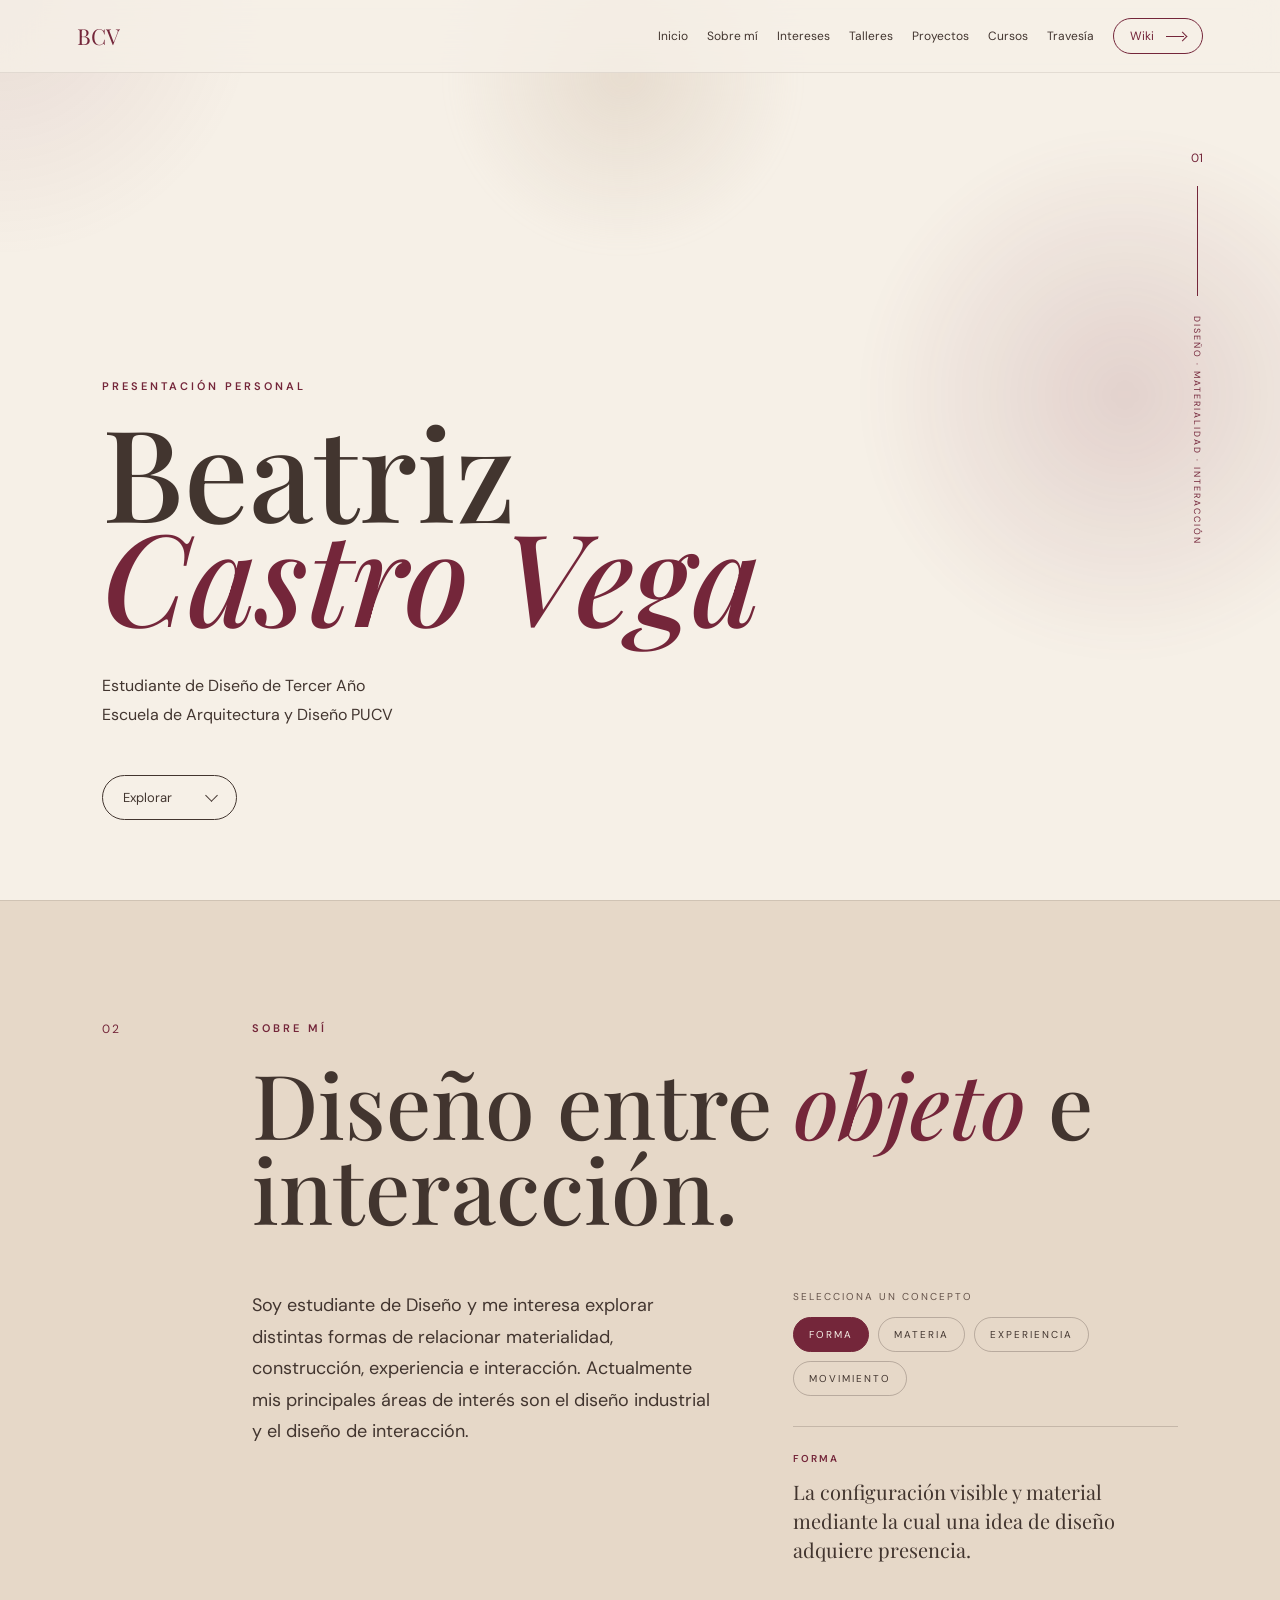
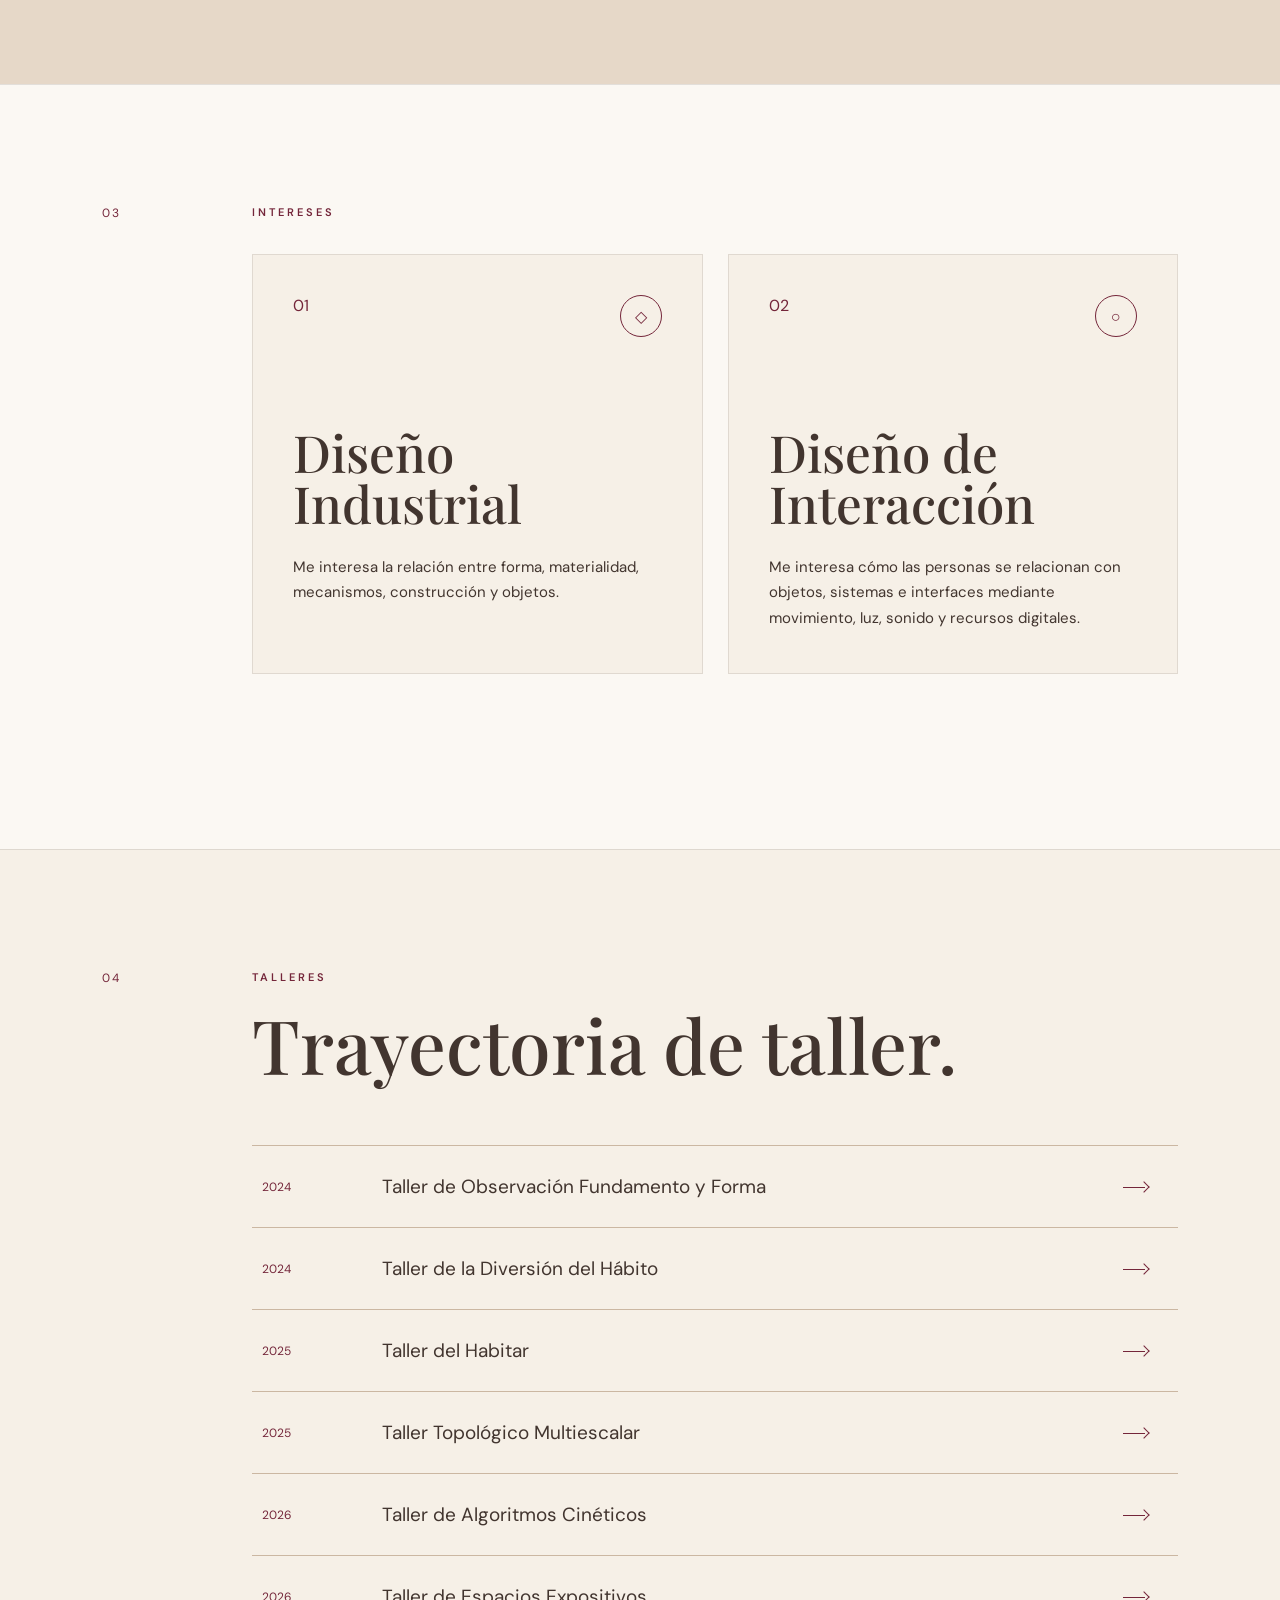
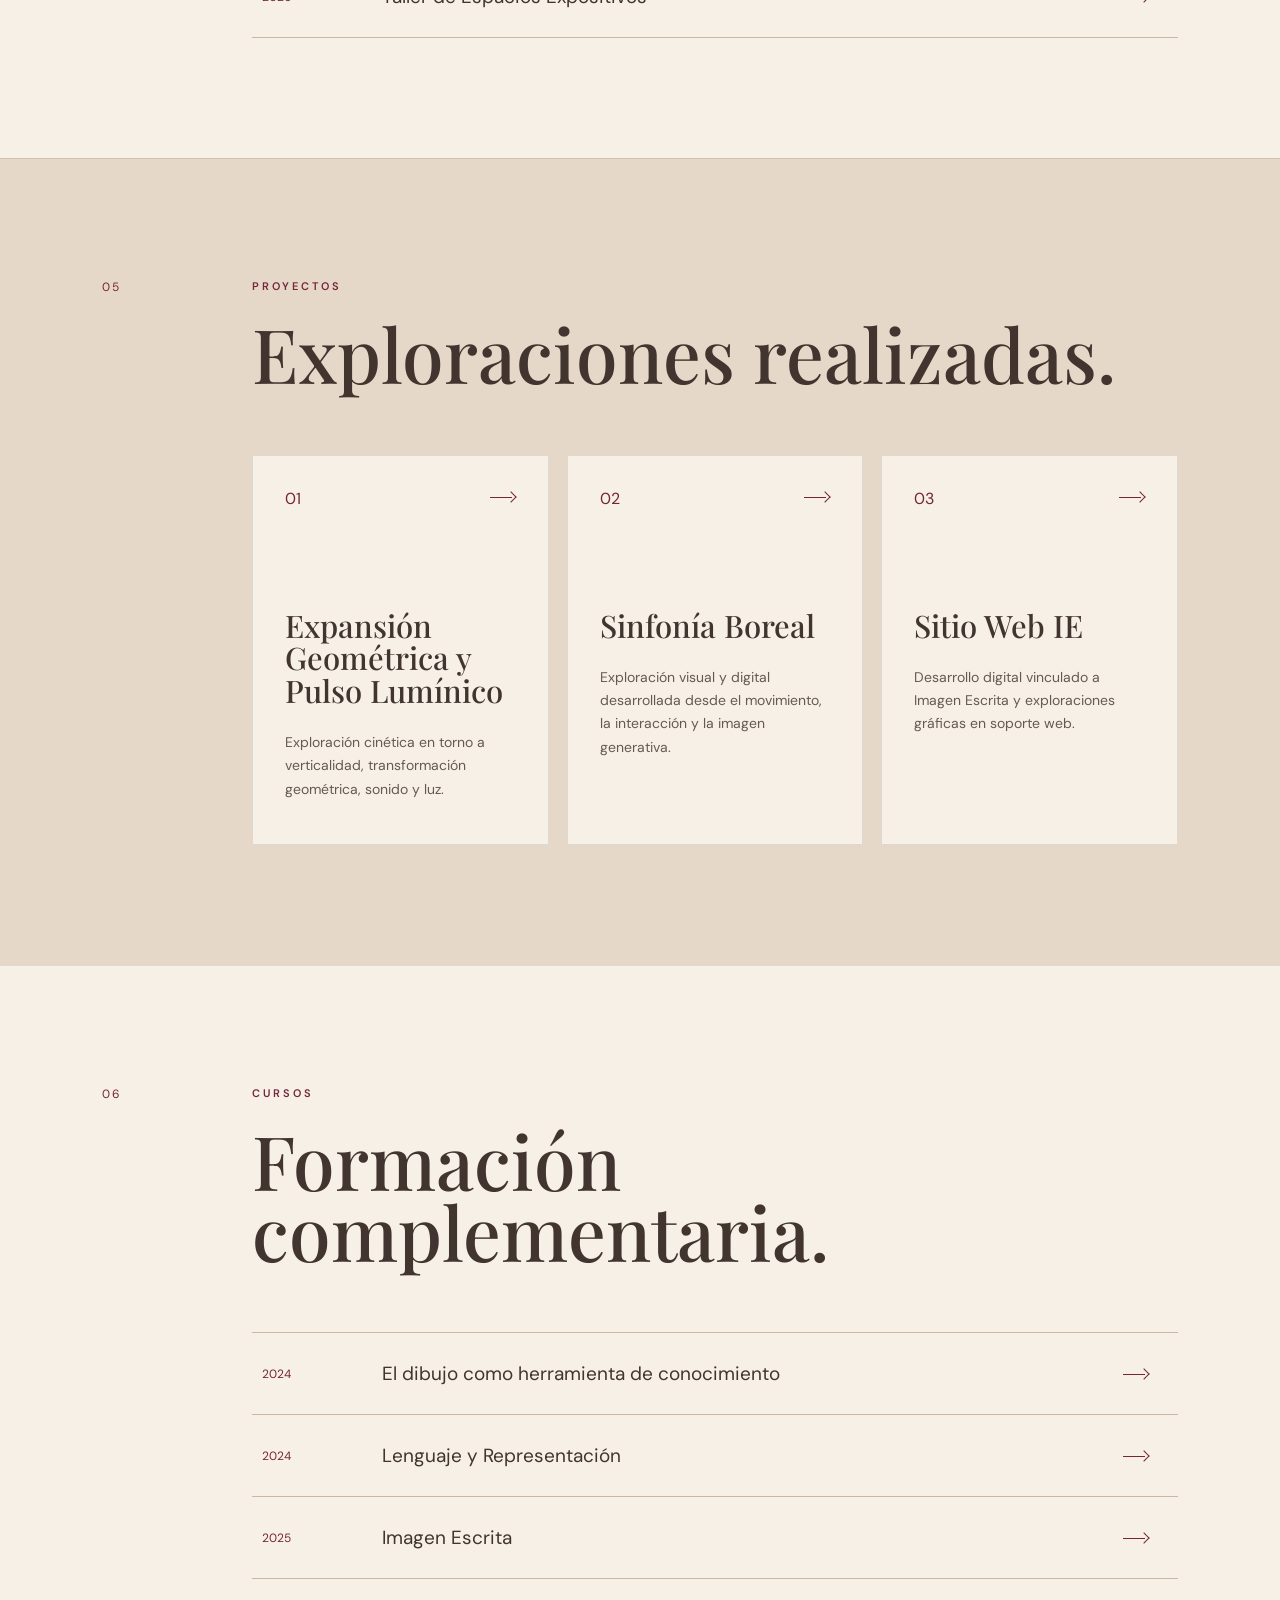
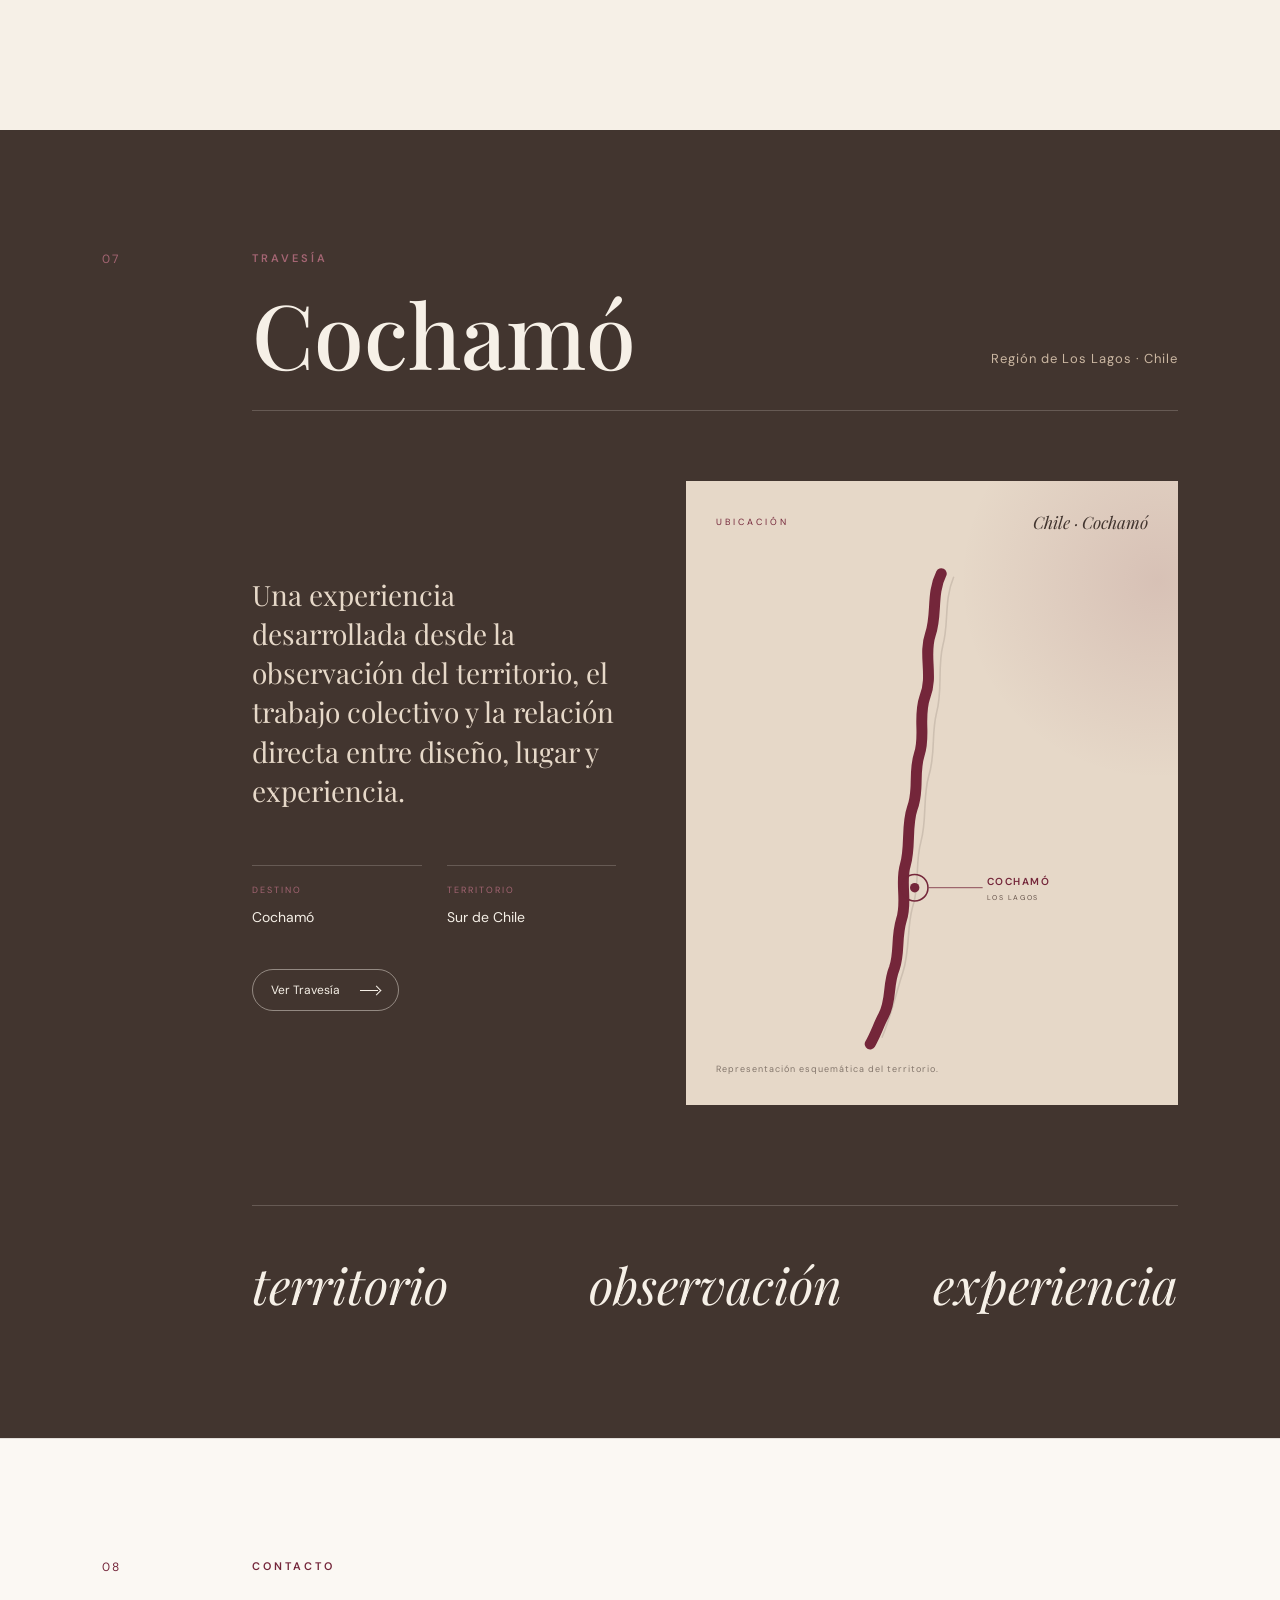
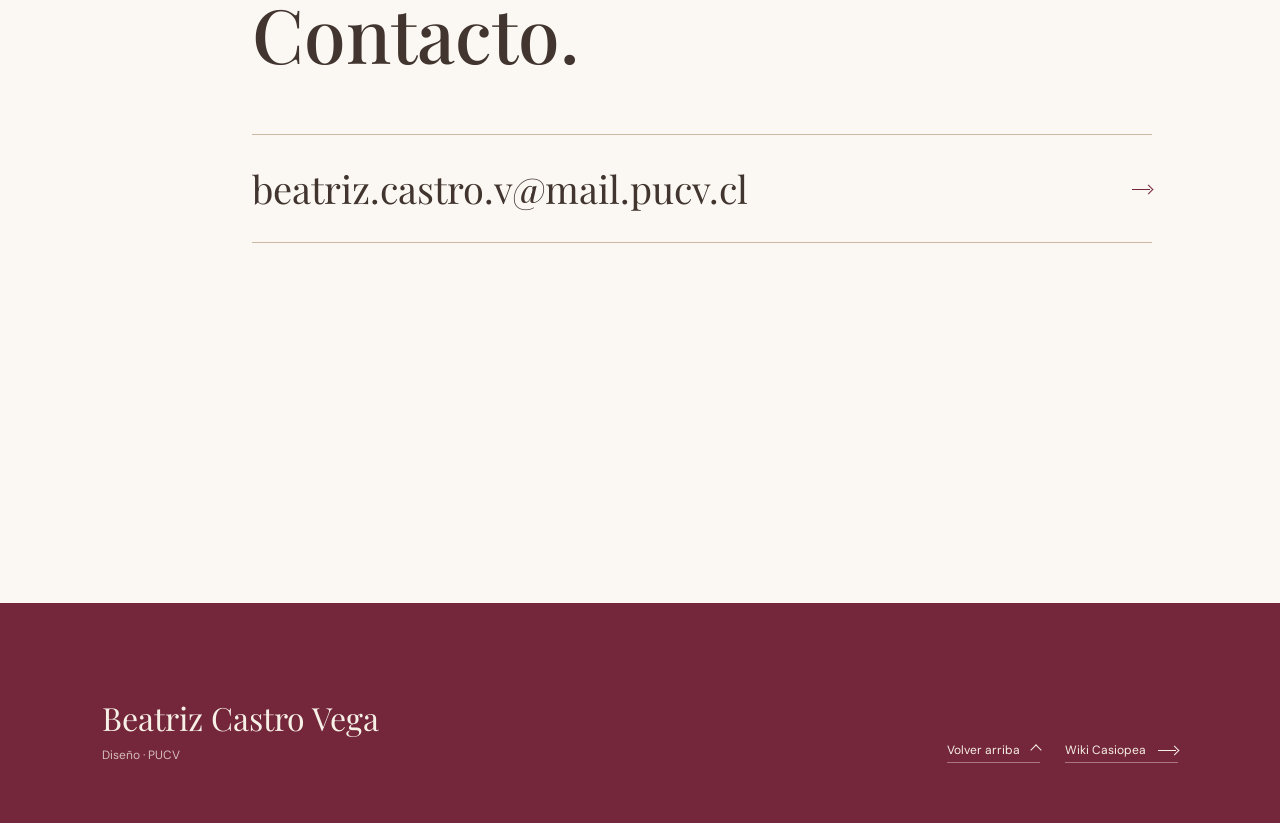
==== index.html @ 8226141b "Add files via upload" ====
<!DOCTYPE html>
<html lang="es">

<head>
  <meta charset="UTF-8">
  <meta name="viewport" content="width=device-width, initial-scale=1.0">

  <title>Beatriz Castro Vega</title>

  <link rel="stylesheet" href="style.css">
</head>

<body>

  <!-- LUZ INTERACTIVA -->
  <div class="cursor-light"></div>


  <!-- NAVEGACIÓN -->
  <nav class="navbar">

    <a href="#inicio" class="nav-name">
      BCV
    </a>

    <div class="nav-links">

      <a href="#inicio">Inicio</a>
      <a href="#sobre-mi">Sobre mí</a>
      <a href="#intereses">Intereses</a>
      <a href="#talleres">Talleres</a>
      <a href="#proyectos">Proyectos</a>
      <a href="#cursos">Cursos</a>
      <a href="#travesia">Travesía</a>

      <a
        href="https://wiki.ead.pucv.cl/Beatriz_Castro_Vega"
        target="_blank"
        class="wiki-button"
      >
        <span>Wiki</span>
        <span class="line-arrow"></span>
      </a>

    </div>

  </nav>


  <main>


    <!-- ========================= -->
    <!-- PORTADA -->
    <!-- ========================= -->

    <header class="hero" id="inicio">

      <div class="hero-decoration decoration-one"></div>
      <div class="hero-decoration decoration-two"></div>

      <div class="hero-content reveal">

        <p class="eyebrow">
          PRESENTACIÓN PERSONAL
        </p>

        <h1>
          Beatriz
          <span>Castro Vega</span>
        </h1>

        <div class="hero-info">

          <p>
            Estudiante de Diseño de Tercer Año
          </p>

          <p>
            Escuela de Arquitectura y Diseño PUCV
          </p>

        </div>

        <a href="#sobre-mi" class="explore-button">

          <span>Explorar</span>

          <span class="down-arrow"></span>

        </a>

      </div>


      <div class="hero-side">

        <span>01</span>

        <div class="vertical-line"></div>

        <p>
          DISEÑO · MATERIALIDAD · INTERACCIÓN
        </p>

      </div>

    </header>



    <!-- ========================= -->
    <!-- SOBRE MÍ -->
    <!-- ========================= -->

    <section class="section about" id="sobre-mi">

      <div class="section-number reveal">
        02
      </div>


      <div class="section-content reveal">

        <p class="eyebrow">
          SOBRE MÍ
        </p>

        <h2>
          Diseño entre
          <em>objeto</em>
          e interacción.
        </h2>


        <div class="about-layout">

          <div class="about-text">

            <p class="body-text">

              Soy estudiante de Diseño y me interesa explorar distintas
              formas de relacionar materialidad, construcción, experiencia
              e interacción.

              Actualmente mis principales áreas de interés son el diseño
              industrial y el diseño de interacción.

            </p>

          </div>



          <!-- CONCEPTOS INTERACTIVOS -->

          <div class="concept-area">

            <p class="concept-instruction">
              Selecciona un concepto
            </p>


            <div class="about-words">

              <button
                class="concept-button active"
                data-concept="forma"
              >
                FORMA
              </button>


              <button
                class="concept-button"
                data-concept="materia"
              >
                MATERIA
              </button>


              <button
                class="concept-button"
                data-concept="experiencia"
              >
                EXPERIENCIA
              </button>


              <button
                class="concept-button"
                data-concept="movimiento"
              >
                MOVIMIENTO
              </button>

            </div>


            <div
              class="concept-description"
              id="concept-description"
            >

              <span id="concept-title">
                FORMA
              </span>

              <p id="concept-text">

                La configuración visible y material mediante
                la cual una idea de diseño adquiere presencia.

              </p>

            </div>

          </div>

        </div>

      </div>

    </section>



    <!-- ========================= -->
    <!-- INTERESES -->
    <!-- ========================= -->

    <section class="section interests" id="intereses">

      <div class="section-number reveal">
        03
      </div>


      <div class="section-content">

        <p class="eyebrow reveal">
          INTERESES
        </p>


        <div class="interest-grid">


          <!-- INDUSTRIAL -->

          <article class="interest-card reveal">

            <div class="interest-top">

              <span>
                01
              </span>

              <div class="interest-icon">
                ◇
              </div>

            </div>


            <h3>
              Diseño
              <br>
              Industrial
            </h3>


            <p>

              Me interesa la relación entre forma,
              materialidad, mecanismos, construcción
              y objetos.

            </p>


            <div class="card-line"></div>

          </article>



          <!-- INTERACCIÓN -->

          <article class="interest-card reveal">

            <div class="interest-top">

              <span>
                02
              </span>

              <div class="interest-icon">
                ○
              </div>

            </div>


            <h3>
              Diseño de
              <br>
              Interacción
            </h3>


            <p>

              Me interesa cómo las personas se relacionan
              con objetos, sistemas e interfaces mediante
              movimiento, luz, sonido y recursos digitales.

            </p>


            <div class="card-line"></div>

          </article>


        </div>

      </div>

    </section>



    <!-- ========================= -->
    <!-- TALLERES -->
    <!-- ========================= -->

    <section class="section list-section" id="talleres">

      <div class="section-number reveal">
        04
      </div>


      <div class="section-content">

        <p class="eyebrow reveal">
          TALLERES
        </p>


        <h2 class="small-title reveal">
          Trayectoria de taller.
        </h2>


        <div class="academic-list">


          <!-- 2024 -->

          <a
            class="academic-item reveal"
            href="https://wiki.ead.pucv.cl/Taller_de_Observaci%C3%B3n_Fundamento_y_Forma_2024_S1"
            target="_blank"
          >

            <span class="year">
              2024
            </span>

            <p>
              Taller de Observación Fundamento y Forma
            </p>

            <span class="item-arrow"></span>

          </a>



          <a
            class="academic-item reveal"
            href="https://wiki.ead.pucv.cl/Taller_de_la_Diversi%C3%B3n_del_H%C3%A1bito_2024"
            target="_blank"
          >

            <span class="year">
              2024
            </span>

            <p>
              Taller de la Diversión del Hábito
            </p>

            <span class="item-arrow"></span>

          </a>



          <!-- 2025 -->

          <a
            class="academic-item reveal"
            href="https://wiki.ead.pucv.cl/Taller_del_Habitar_2025"
            target="_blank"
          >

            <span class="year">
              2025
            </span>

            <p>
              Taller del Habitar
            </p>

            <span class="item-arrow"></span>

          </a>



          <a
            class="academic-item reveal"
            href="https://wiki.ead.pucv.cl/Taller_Topol%C3%B3gico_Multiescalar_1S_2025"
            target="_blank"
          >

            <span class="year">
              2025
            </span>

            <p>
              Taller Topológico Multiescalar
            </p>

            <span class="item-arrow"></span>

          </a>



          <!-- 2026 -->

          <a
            class="academic-item reveal"
            href="https://wiki.ead.pucv.cl/Taller_de_Algoritmos_Cin%C3%A9ticos_2026"
            target="_blank"
          >

            <span class="year">
              2026
            </span>

            <p>
              Taller de Algoritmos Cinéticos
            </p>

            <span class="item-arrow"></span>

          </a>



          <a
            class="academic-item reveal"
            href="https://wiki.ead.pucv.cl/Taller_de_Espacios_Expositivos_2026"
            target="_blank"
          >

            <span class="year">
              2026
            </span>

            <p>
              Taller de Espacios Expositivos
            </p>

            <span class="item-arrow"></span>

          </a>


        </div>

      </div>

    </section>



    <!-- ========================= -->
    <!-- PROYECTOS -->
    <!-- ========================= -->

    <section
      class="section projects-section"
      id="proyectos"
    >

      <div class="section-number reveal">
        05
      </div>


      <div class="section-content">

        <p class="eyebrow reveal">
          PROYECTOS
        </p>


        <h2 class="small-title reveal">
          Exploraciones realizadas.
        </h2>


        <div class="project-grid">


          <!-- PROYECTO 1 -->

          <a
            href="https://wiki.ead.pucv.cl/Beatriz_Castro_/_Expansi%C3%B3n_Geom%C3%A9trica_Y_Pulso_Lum%C3%ADnico_En_Torno_A_Una_Vertical"
            target="_blank"
            class="project-card reveal"
          >

            <div class="project-top">

              <span>
                01
              </span>

              <span class="item-arrow"></span>

            </div>


            <h3>
              Expansión Geométrica y Pulso Lumínico
            </h3>


            <p>

              Exploración cinética en torno a verticalidad,
              transformación geométrica, sonido y luz.

            </p>

          </a>



          <!-- PROYECTO 2 -->

          <a
            href="https://wiki.ead.pucv.cl/Sinfon%C3%ADa_Boreal_-_Exposici%C3%B3n_IE_2025"
            target="_blank"
            class="project-card reveal"
          >

            <div class="project-top">

              <span>
                02
              </span>

              <span class="item-arrow"></span>

            </div>


            <h3>
              Sinfonía Boreal
            </h3>


            <p>

              Exploración visual y digital desarrollada
              desde el movimiento, la interacción
              y la imagen generativa.

            </p>

          </a>



          <!-- PROYECTO 3 -->

          <a
            href="https://wiki.ead.pucv.cl/Sitio_Web_IE_-_Beatriz_Castro_Vega"
            target="_blank"
            class="project-card reveal"
          >

            <div class="project-top">

              <span>
                03
              </span>

              <span class="item-arrow"></span>

            </div>


            <h3>
              Sitio Web IE
            </h3>


            <p>

              Desarrollo digital vinculado a Imagen Escrita
              y exploraciones gráficas en soporte web.

            </p>

          </a>


        </div>

      </div>

    </section>



    <!-- ========================= -->
    <!-- CURSOS -->
    <!-- ========================= -->

    <section
      class="section courses-section"
      id="cursos"
    >

      <div class="section-number reveal">
        06
      </div>


      <div class="section-content">

        <p class="eyebrow reveal">
          CURSOS
        </p>


        <h2 class="small-title reveal">
          Formación complementaria.
        </h2>


        <div class="academic-list">


          <a
            href="https://wiki.ead.pucv.cl/El_dibujo_como_herramienta_de_conocimiento_2S_2024"
            target="_blank"
            class="academic-item reveal"
          >

            <span class="year">
              2024
            </span>

            <p>
              El dibujo como herramienta de conocimiento
            </p>

            <span class="item-arrow"></span>

          </a>



          <a
            href="https://wiki.ead.pucv.cl/Lenguaje_y_Representaci%C3%B3n_S2_2024"
            target="_blank"
            class="academic-item reveal"
          >

            <span class="year">
              2024
            </span>

            <p>
              Lenguaje y Representación
            </p>

            <span class="item-arrow"></span>

          </a>



          <a
            href="https://wiki.ead.pucv.cl/Imagen_Escrita_2025"
            target="_blank"
            class="academic-item reveal"
          >

            <span class="year">
              2025
            </span>

            <p>
              Imagen Escrita
            </p>

            <span class="item-arrow"></span>

          </a>


        </div>

      </div>

    </section>



    <!-- ========================= -->
    <!-- TRAVESÍA -->
    <!-- ========================= -->

    <section
      class="section travel"
      id="travesia"
    >

      <div class="section-number reveal">
        07
      </div>


      <div class="section-content">

        <p class="eyebrow reveal">
          TRAVESÍA
        </p>


        <div class="travel-heading reveal">

          <h2>
            Cochamó
          </h2>

          <p>
            Región de Los Lagos · Chile
          </p>

        </div>



        <div class="travel-grid">


          <!-- TEXTO -->

          <div class="travel-description reveal">

            <p>

              Una experiencia desarrollada desde la observación
              del territorio, el trabajo colectivo y la relación
              directa entre diseño, lugar y experiencia.

            </p>


            <div class="travel-data">

              <div>

                <span>
                  DESTINO
                </span>

                <strong>
                  Cochamó
                </strong>

              </div>


              <div>

                <span>
                  TERRITORIO
                </span>

                <strong>
                  Sur de Chile
                </strong>

              </div>

            </div>


            <a
              href="https://wiki.ead.pucv.cl/Traves%C3%ADa_Cocham%C3%B3"
              target="_blank"
              class="travel-button"
            >

              <span>
                Ver Travesía
              </span>

              <span class="line-arrow"></span>

            </a>

          </div>



          <!-- MAPA ESQUEMÁTICO -->

          <div class="map-card reveal">

            <div class="map-label">

              <span>
                UBICACIÓN
              </span>

              <p>
                Chile · Cochamó
              </p>

            </div>


            <div class="map-wrapper">

              <svg
                class="chile-map"
                viewBox="0 0 260 640"
                role="img"
                aria-label="Representación esquemática de Chile con Cochamó señalado"
              >


                <!-- TRAZO PRINCIPAL DE CHILE -->

                <path
                  class="chile-shape"
                  d="
                  M142 20
                  C129 46 137 73 128 98
                  C119 124 132 151 121 178
                  C112 204 122 227 114 251
                  C106 276 114 297 105 320
                  C97 343 103 369 96 393
                  C89 416 99 440 91 463
                  C84 486 89 505 82 525
                  C73 547 79 565 68 586
                  C62 597 58 610 51 622
                  "
                />


                <!-- TRAZO SECUNDARIO -->

                <path
                  class="map-shadow-line"
                  d="
                  M158 24
                  C145 55 152 84 144 112
                  C137 141 144 169 136 198
                  C129 226 135 250 126 279
                  C118 306 124 334 116 363
                  C108 391 115 419 105 448
                  C98 473 102 501 93 530
                  C84 557 78 586 66 614
                  "
                />


                <!-- PUNTO COCHAMÓ -->

                <circle
                  class="location-ring"
                  cx="108"
                  cy="422"
                  r="17"
                />

                <circle
                  class="location-dot"
                  cx="108"
                  cy="422"
                  r="6"
                />


                <!-- LÍNEA DEL PUNTO -->

                <line
                  class="map-guide"
                  x1="126"
                  y1="422"
                  x2="195"
                  y2="422"
                />


                <!-- TEXTO -->

                <text
                  x="200"
                  y="418"
                  class="map-place"
                >
                  COCHAMÓ
                </text>


                <text
                  x="200"
                  y="438"
                  class="map-region"
                >
                  LOS LAGOS
                </text>

              </svg>


              <p class="map-note">

                Representación esquemática del territorio.

              </p>

            </div>

          </div>

        </div>



        <!-- PALABRAS FINALES -->

        <div class="travel-phrase reveal">

          <p>
            territorio
          </p>

          <p>
            observación
          </p>

          <p>
            experiencia
          </p>

        </div>


      </div>

    </section>
<!-- ========================= -->
<!-- CONTACTO -->
<!-- ========================= -->

<section
  class="section contact-section"
  id="contacto"
>

  <div class="section-number reveal">
    08
  </div>


  <div class="section-content">

    <p class="eyebrow reveal">
      CONTACTO
    </p>


    <h2 class="small-title reveal">
      Contacto.
    </h2>


    <a
      href="https://mail.google.com/mail/?view=cm&fs=1&to=beatriz.castro.v@mail.pucv.cl"
target="_blank"
      class="contact-link reveal"
    >

      <span>
        beatriz.castro.v@mail.pucv.cl
      </span>

      <span class="line-arrow"></span>

    </a>

  </div>

</section>

  </main>



  <!-- ========================= -->
  <!-- FOOTER -->
  <!-- ========================= -->

  <footer class="footer">

    <div>

      <p class="footer-name">
        Beatriz Castro Vega
      </p>

      <p>
        Diseño · PUCV
      </p>

    </div>


    <div class="footer-links">


      <a href="#inicio">

        <span>
          Volver arriba
        </span>

        <span class="up-arrow"></span>

      </a>


      <a
        href="https://wiki.ead.pucv.cl/Beatriz_Castro_Vega"
        target="_blank"
      >

        <span>
          Wiki Casiopea
        </span>

        <span class="line-arrow"></span>

      </a>


    </div>

  </footer>


  <script src="script.js"></script>

</body>

</html>
---- style.css ----
@import url('https://fonts.googleapis.com/css2?family=DM+Sans:wght@300;400;500;600&family=Playfair+Display:ital,wght@0,500;1,500&display=swap');


:root {

  --cream: #f6f0e7;
  --cream-light: #fbf8f3;

  --beige: #e6d8c8;
  --beige-dark: #cbb7a2;

  --brown: #42352f;
  --brown-soft: #65534a;

  --burgundy: #74263a;
  --burgundy-dark: #521827;
  --burgundy-light: #a46573;

  --white: #fffdf9;

}


/* ============================= */
/* GENERAL */
/* ============================= */


* {

  margin: 0;
  padding: 0;

  box-sizing: border-box;

}


html {

  scroll-behavior: smooth;

}


body {

  background: var(--cream);

  color: var(--brown);

  font-family: "DM Sans", sans-serif;

  overflow-x: hidden;

}


button {

  font-family: inherit;

}



/* ============================= */
/* LUZ INTERACTIVA */
/* ============================= */


.cursor-light {

  position: fixed;

  width: 520px;
  height: 520px;

  border-radius: 50%;

  background:

    radial-gradient(
      circle,
      rgba(116, 38, 58, 0.10) 0%,
      rgba(116, 38, 58, 0.05) 34%,
      transparent 70%
    );

  pointer-events: none;

  z-index: 2;

  transform: translate(-50%, -50%);

}



/* ============================= */
/* FLECHAS */
/* ============================= */


.line-arrow {

  position: relative;

  display: inline-block;

  width: 20px;
  height: 12px;

}


.line-arrow::before {

  content: "";

  position: absolute;

  left: 0;
  top: 6px;

  width: 18px;
  height: 1px;

  background: currentColor;

}


.line-arrow::after {

  content: "";

  position: absolute;

  right: 0;
  top: 3px;

  width: 6px;
  height: 6px;

  border-top: 1px solid currentColor;
  border-right: 1px solid currentColor;

  transform: rotate(45deg);

}



.item-arrow {

  position: relative;

  display: block;

  width: 26px;
  height: 18px;

  color: var(--burgundy);

}


.item-arrow::before {

  content: "";

  position: absolute;

  left: 0;
  top: 9px;

  width: 22px;
  height: 1px;

  background: currentColor;

}


.item-arrow::after {

  content: "";

  position: absolute;

  right: 1px;
  top: 5px;

  width: 7px;
  height: 7px;

  border-top: 1px solid currentColor;
  border-right: 1px solid currentColor;

  transform: rotate(45deg);

}



.down-arrow {

  width: 9px;
  height: 9px;

  border-right: 1px solid currentColor;
  border-bottom: 1px solid currentColor;

  transform: rotate(45deg);

  margin-top: -4px;

}



.up-arrow {

  width: 8px;
  height: 8px;

  border-left: 1px solid currentColor;
  border-top: 1px solid currentColor;

  transform: rotate(45deg);

}



/* ============================= */
/* NAVEGACIÓN */
/* ============================= */


.navbar {

  position: fixed;

  top: 0;
  left: 0;

  width: 100%;

  z-index: 100;

  display: flex;

  align-items: center;
  justify-content: space-between;

  padding: 18px 6%;

  background:
    rgba(246, 240, 231, 0.82);

  backdrop-filter: blur(18px);

  border-bottom:
    1px solid rgba(66, 53, 47, 0.10);

}


.nav-name {

  text-decoration: none;

  color: var(--burgundy);

  font-family:
    "Playfair Display",
    serif;

  font-size: 22px;

}


.nav-links {

  display: flex;

  align-items: center;

  gap: 19px;

}


.nav-links > a {

  position: relative;

  text-decoration: none;

  color: var(--brown);

  font-size: 12px;

  transition:
    color 0.3s ease;

}


.nav-links > a:not(.wiki-button)::after {

  content: "";

  position: absolute;

  left: 0;
  bottom: -5px;

  width: 0;
  height: 1px;

  background: var(--burgundy);

  transition:
    width 0.3s ease;

}


.nav-links > a:hover {

  color: var(--burgundy);

}


.nav-links > a:hover::after {

  width: 100%;

}



.wiki-button {

  display: flex;

  align-items: center;

  gap: 12px;

  padding: 9px 16px;

  border:
    1px solid var(--burgundy);

  border-radius: 100px;

  color:
    var(--burgundy) !important;

  transition:
    background 0.3s ease,
    color 0.3s ease,
    transform 0.3s ease;

}


.wiki-button:hover {

  background: var(--burgundy);

  color:
    var(--cream) !important;

  transform:
    translateY(-2px);

}



/* ============================= */
/* PORTADA */
/* ============================= */


.hero {

  min-height: 100vh;

  position: relative;

  padding:
    140px 8% 80px;

  display: flex;

  align-items: flex-end;

  overflow: hidden;

}


.hero-content {

  position: relative;

  z-index: 5;

  max-width: 1000px;

}


.eyebrow {

  color: var(--burgundy);

  font-size: 11px;

  font-weight: 600;

  letter-spacing: 3px;

  margin-bottom: 25px;

}


h1 {

  font-family:
    "Playfair Display",
    serif;

  font-size:
    clamp(70px, 10vw, 150px);

  font-weight: 500;

  line-height: 0.82;

}


h1 span {

  display: block;

  color: var(--burgundy);

  font-style: italic;

}


.hero-info {

  margin-top: 45px;

  font-size: 16px;

  line-height: 1.8;

}


.explore-button {

  margin-top: 45px;

  width: fit-content;

  display: flex;

  align-items: center;

  gap: 35px;

  padding:
    13px 20px;

  border:
    1px solid var(--brown);

  border-radius: 100px;

  text-decoration: none;

  color: var(--brown);

  font-size: 13px;

  transition:
    background 0.3s ease,
    border 0.3s ease,
    color 0.3s ease,
    transform 0.3s ease;

}


.explore-button:hover {

  background:
    var(--burgundy);

  border-color:
    var(--burgundy);

  color:
    var(--cream);

  transform:
    translateY(-3px);

}



/* DECORACIÓN PORTADA */


.hero-decoration {

  position: absolute;

  border-radius: 50%;

  filter: blur(10px);

}


.decoration-one {

  width: 550px;
  height: 550px;

  right: -120px;
  top: 120px;

  background:

    radial-gradient(
      circle,
      rgba(116, 38, 58, 0.15),
      transparent 68%
    );

  animation:
    floating 8s ease-in-out infinite;

}


.decoration-two {

  width: 350px;
  height: 350px;

  left: 35%;
  top: -100px;

  background:

    radial-gradient(
      circle,
      rgba(203, 183, 162, 0.35),
      transparent 70%
    );

  animation:
    floating 10s ease-in-out infinite reverse;

}


@keyframes floating {

  0%,
  100% {

    transform:
      translateY(0);

  }

  50% {

    transform:
      translateY(30px);

  }

}



/* LATERAL PORTADA */


.hero-side {

  position: absolute;

  right: 6%;
  top: 150px;

  display: flex;

  flex-direction: column;

  align-items: center;

  gap: 20px;

  color: var(--burgundy);

}


.hero-side span {

  font-size: 12px;

}


.vertical-line {

  width: 1px;
  height: 110px;

  background:
    var(--burgundy);

}


.hero-side p {

  font-size: 9px;

  letter-spacing: 2px;

  writing-mode: vertical-rl;

}



/* ============================= */
/* SECCIONES */
/* ============================= */


.section {

  min-height: 85vh;

  position: relative;

  padding:
    120px 8%;

  display: grid;

  grid-template-columns:
    100px 1fr;

  gap: 50px;

  border-top:
    1px solid
    rgba(66, 53, 47, 0.13);

}


.section-number {

  color: var(--burgundy);

  font-size: 12px;

  letter-spacing: 2px;

}


.section-content {

  width: 100%;

  max-width: 1150px;

}


h2 {

  font-family:
    "Playfair Display",
    serif;

  font-size:
    clamp(50px, 7vw, 100px);

  font-weight: 500;

  line-height: 0.95;

}


h2 em {

  color: var(--burgundy);

  font-weight: 500;

}


.body-text {

  max-width: 720px;

  font-size: 18px;

  line-height: 1.75;

}



/* ============================= */
/* SOBRE MÍ */
/* ============================= */


.about {

  background:
    var(--beige);

}


.about-layout {

  margin-top: 60px;

  display: grid;

  grid-template-columns:
    1.2fr 1fr;

  gap: 80px;

}


.concept-area {

  min-height: 260px;

}


.concept-instruction {

  margin-bottom: 14px;

  color:
    var(--brown-soft);

  font-size: 10px;

  letter-spacing: 2px;

  text-transform: uppercase;

}


.about-words {

  display: flex;

  flex-wrap: wrap;

  gap: 9px;

}


.concept-button {

  appearance: none;

  border:
    1px solid
    rgba(66, 53, 47, 0.28);

  background:
    transparent;

  color:
    var(--brown);

  padding:
    10px 15px;

  border-radius:
    100px;

  font-size:
    10px;

  letter-spacing:
    2px;

  cursor:
    pointer;

  transition:
    background 0.3s ease,
    color 0.3s ease,
    border 0.3s ease,
    transform 0.3s ease;

}


.concept-button:hover {

  transform:
    translateY(-2px);

}


.concept-button:hover,
.concept-button.active {

  background:
    var(--burgundy);

  border-color:
    var(--burgundy);

  color:
    var(--cream);

}


.concept-description {

  margin-top: 30px;

  padding-top: 25px;

  border-top:
    1px solid
    rgba(66, 53, 47, 0.20);

}


.concept-description span {

  display: block;

  margin-bottom: 12px;

  color:
    var(--burgundy);

  font-size: 10px;

  font-weight: 600;

  letter-spacing: 2px;

}


.concept-description p {

  max-width: 390px;

  font-family:
    "Playfair Display",
    serif;

  font-size: 20px;

  line-height: 1.45;

}


.concept-description.change {

  animation:
    conceptAppear 0.35s ease;

}


@keyframes conceptAppear {

  from {

    opacity: 0;

    transform:
      translateY(8px);

  }

  to {

    opacity: 1;

    transform:
      translateY(0);

  }

}



/* ============================= */
/* INTERESES */
/* ============================= */


.interests {

  background:
    var(--cream-light);

}


.interest-grid {

  display: grid;

  grid-template-columns:
    repeat(2, 1fr);

  gap: 25px;

  margin-top: 35px;

}


.interest-card {

  position: relative;

  overflow: hidden;

  min-height: 420px;

  padding: 40px;

  background:
    var(--cream);

  border:
    1px solid
    rgba(66, 53, 47, 0.12);

  transition:

    transform 0.4s ease,
    box-shadow 0.4s ease,
    background 0.4s ease;

}


.interest-card:hover {

  background:
    var(--white);

  box-shadow:

    0 30px 60px
    rgba(66, 53, 47, 0.10);

}


.interest-top {

  display: flex;

  justify-content:
    space-between;

  color:
    var(--burgundy);

}


.interest-icon {

  width: 42px;
  height: 42px;

  border:
    1px solid
    var(--burgundy);

  border-radius:
    50%;

  display: flex;

  align-items:
    center;

  justify-content:
    center;

  transition:
    transform 0.5s ease,
    background 0.5s ease,
    color 0.5s ease;

}


.interest-card:hover
.interest-icon {

  transform:
    rotate(180deg);

  background:
    var(--burgundy);

  color:
    var(--cream);

}


.interest-card h3 {

  margin-top: 90px;

  margin-bottom: 25px;

  font-family:
    "Playfair Display",
    serif;

  font-size:
    clamp(35px, 4vw, 55px);

  font-weight:
    500;

  line-height:
    1;

}


.interest-card p {

  max-width:
    430px;

  font-size:
    15px;

  line-height:
    1.7;

}


.card-line {

  position:
    absolute;

  bottom:
    0;

  left:
    0;

  height:
    4px;

  width:
    0;

  background:
    var(--burgundy);

  transition:
    width 0.5s ease;

}


.interest-card:hover
.card-line {

  width:
    100%;

}



/* ============================= */
/* TALLERES + CURSOS */
/* ============================= */


.list-section,
.courses-section {

  background:
    var(--cream);

}


.small-title {

  font-size:
    clamp(45px, 6vw, 75px);

  margin-bottom:
    65px;

}


.academic-list {

  border-top:
    1px solid
    var(--beige-dark);

}


.academic-item {

  display:
    grid;

  grid-template-columns:
    120px 1fr 45px;

  align-items:
    center;

  padding:
    28px 10px;

  border-bottom:
    1px solid
    var(--beige-dark);

  color:
    var(--brown);

  text-decoration:
    none;

  transition:

    padding 0.3s ease,
    background 0.3s ease,
    color 0.3s ease;

}


.academic-item:hover {

  padding-left:
    25px;

  padding-right:
    25px;

  background:
    var(--burgundy);

  color:
    var(--cream);

}


.year {

  color:
    var(--burgundy);

  font-size:
    12px;

}


.academic-item:hover
.year {

  color:
    var(--beige);

}


.academic-item p {

  font-size:
    19px;

}


.academic-item:hover
.item-arrow {

  color:
    var(--cream);

}



/* ============================= */
/* PROYECTOS */
/* ============================= */


.projects-section {

  background:
    var(--beige);

}


.project-grid {

  display:
    grid;

  grid-template-columns:
    repeat(3, 1fr);

  gap:
    18px;

}


.project-card {

  position:
    relative;

  min-height:
    390px;

  padding:
    32px;

  background:
    var(--cream);

  border:
    1px solid
    rgba(66, 53, 47, 0.13);

  color:
    var(--brown);

  text-decoration:
    none;

  transition:

    background 0.4s ease,
    transform 0.4s ease,
    box-shadow 0.4s ease,
    color 0.4s ease;

}


.project-card:hover {

  background:
    var(--burgundy);

  color:
    var(--cream);

  transform:
    translateY(-8px);

  box-shadow:

    0 28px 55px
    rgba(66, 53, 47, 0.12);

}


.project-top {

  display:
    flex;

  justify-content:
    space-between;

  color:
    var(--burgundy);

}


.project-card:hover
.project-top,
.project-card:hover
.item-arrow {

  color:
    var(--beige);

}


.project-card h3 {

  margin-top:
    100px;

  margin-bottom:
    25px;

  font-family:
    "Playfair Display",
    serif;

  font-size:
    31px;

  font-weight:
    500;

  line-height:
    1.05;

}


.project-card p {

  font-size:
    14px;

  line-height:
    1.65;

  opacity:
    0.8;

}



/* ============================= */
/* TRAVESÍA */
/* ============================= */


.travel {

  background:
    var(--brown);

  color:
    var(--cream);

}


.travel
.section-number,
.travel
.eyebrow {

  color:
    var(--burgundy-light);

}


.travel-heading {

  display:
    flex;

  justify-content:
    space-between;

  align-items:
    flex-end;

  padding-bottom:
    35px;

  border-bottom:

    1px solid
    rgba(246, 240, 231, 0.20);

}


.travel-heading h2 {

  color:
    var(--cream);

}


.travel-heading p {

  color:
    var(--beige-dark);

  font-size:
    13px;

  letter-spacing:
    1px;

  margin-bottom:
    8px;

}


.travel-grid {

  display:
    grid;

  grid-template-columns:
    0.85fr 1.15fr;

  gap:
    70px;

  margin-top:
    70px;

  align-items:
    center;

}


.travel-description > p {

  font-family:
    "Playfair Display",
    serif;

  font-size:
    28px;

  line-height:
    1.4;

  color:
    var(--beige);

}


.travel-data {

  margin-top:
    55px;

  display:
    grid;

  grid-template-columns:
    1fr 1fr;

  gap:
    25px;

}


.travel-data div {

  padding-top:
    18px;

  border-top:

    1px solid
    rgba(246, 240, 231, 0.20);

}


.travel-data span {

  display:
    block;

  color:
    var(--burgundy-light);

  font-size:
    9px;

  letter-spacing:
    2px;

  margin-bottom:
    10px;

}


.travel-data strong {

  font-size:
    14px;

  font-weight:
    400;

}



.travel-button {

  width:
    fit-content;

  margin-top:
    42px;

  padding:
    12px 18px;

  display:
    flex;

  align-items:
    center;

  gap:
    20px;

  border:

    1px solid
    rgba(246, 240, 231, 0.45);

  border-radius:
    100px;

  color:
    var(--cream);

  text-decoration:
    none;

  font-size:
    12px;

  transition:

    background 0.3s ease,
    color 0.3s ease,
    transform 0.3s ease;

}


.travel-button:hover {

  background:
    var(--cream);

  color:
    var(--burgundy);

  transform:
    translateY(-3px);

}



/* ============================= */
/* MAPA */
/* ============================= */


.map-card {

  position:
    relative;

  min-height:
    600px;

  background:
    var(--beige);

  color:
    var(--brown);

  padding:
    30px;

  overflow:
    hidden;

  transition:
    transform 0.5s ease,
    box-shadow 0.5s ease;

}


.map-card:hover {

  transform:
    translateY(-6px);

  box-shadow:

    0 30px 70px
    rgba(0, 0, 0, 0.16);

}


.map-card::before {

  content:
    "";

  position:
    absolute;

  width:
    400px;

  height:
    400px;

  right:
    -180px;

  top:
    -100px;

  border-radius:
    50%;

  background:

    radial-gradient(
      circle,
      rgba(116, 38, 58, 0.13),
      transparent 70%
    );

}


.map-label {

  position:
    relative;

  z-index:
    2;

  display:
    flex;

  justify-content:
    space-between;

  align-items:
    center;

}


.map-label span {

  color:
    var(--burgundy);

  font-size:
    9px;

  letter-spacing:
    3px;

}


.map-label p {

  font-family:
    "Playfair Display",
    serif;

  font-style:
    italic;

  font-size:
    17px;

}


.map-wrapper {

  width:
    100%;

  max-width:
    480px;

  margin:
    25px auto 0;

}


.chile-map {

  width:
    100%;

  height:
    500px;

  overflow:
    visible;

}


.chile-shape {

  fill:
    none;

  stroke:
    var(--burgundy);

  stroke-width:
    14;

  stroke-linecap:
    round;

}


.map-shadow-line {

  fill:
    none;

  stroke:

    rgba(66, 53, 47, 0.15);

  stroke-width:
    2;

}


.location-dot {

  fill:
    var(--burgundy);

}


.location-ring {

  fill:
    none;

  stroke:
    var(--burgundy);

  stroke-width:
    2;

  transform-origin:
    108px 422px;

  animation:
    mapPulse 2s ease-out infinite;

}


@keyframes mapPulse {

  0% {

    opacity:
      1;

    transform:
      scale(0.6);

  }

  100% {

    opacity:
      0;

    transform:
      scale(2);

  }

}


.map-guide {

  stroke:
    var(--burgundy);

  stroke-width:
    1;

}


.map-place {

  fill:
    var(--burgundy);

  font-family:
    "DM Sans",
    sans-serif;

  font-size:
    13px;

  font-weight:
    600;

  letter-spacing:
    2px;

}


.map-region {

  fill:
    var(--brown-soft);

  font-family:
    "DM Sans",
    sans-serif;

  font-size:
    9px;

  letter-spacing:
    2px;

}


.map-note {

  font-size:
    9px;

  letter-spacing:
    1px;

  opacity:
    0.6;

}



/* ============================= */
/* CIERRE TRAVESÍA */
/* ============================= */


.travel-phrase {

  margin-top:
    100px;

  padding-top:
    45px;

  border-top:

    1px solid
    rgba(246, 240, 231, 0.20);

  display:
    grid;

  grid-template-columns:
    repeat(3, 1fr);

  gap:
    30px;

}


.travel-phrase p {

  font-family:
    "Playfair Display",
    serif;

  font-size:
    clamp(25px, 4vw, 50px);

  font-style:
    italic;

}


.travel-phrase p:nth-child(2) {

  text-align:
    center;

}


.travel-phrase p:nth-child(3) {

  text-align:
    right;

}



/* ============================= */
/* FOOTER */
/* ============================= */


.footer {

  min-height:
    220px;

  padding:
    60px 8%;

  display:
    flex;

  align-items:
    flex-end;

  justify-content:
    space-between;

  background:
    var(--burgundy);

  color:
    var(--cream);

}


.footer-name {

  margin-bottom:
    8px;

  font-family:
    "Playfair Display",
    serif;

  font-size:
    32px;

}


.footer > div > p:last-child {

  font-size:
    12px;

  opacity:
    0.75;

}


.footer-links {

  display:
    flex;

  gap:
    25px;

}


.footer-links a {

  display:
    flex;

  align-items:
    center;

  gap:
    12px;

  padding-bottom:
    4px;

  color:
    var(--cream);

  text-decoration:
    none;

  font-size:
    12px;

  border-bottom:

    1px solid
    rgba(246, 240, 231, 0.40);

  transition:
    border 0.3s ease;

}


.footer-links a:hover {

  border-color:
    var(--cream);

}



/* ============================= */
/* APARICIÓN SCROLL */
/* ============================= */


.reveal {

  opacity:
    0;

  transform:
    translateY(45px);

  transition:

    opacity 0.8s ease,

    transform
    0.8s
    cubic-bezier(
      0.16,
      1,
      0.3,
      1
    );

}


.reveal.visible {

  opacity:
    1;

  transform:
    translateY(0);

}



/* ============================= */
/* TABLET */
/* ============================= */


@media (max-width: 1050px) {

  .nav-links {

    gap:
      13px;

  }


  .nav-links > a:not(.wiki-button) {

    display:
      none;

  }

}



/* ============================= */
/* MÓVIL */
/* ============================= */


@media (max-width: 900px) {


  .navbar {

    padding:
      16px 5%;

  }


  .hero {

    padding:
      130px 7% 70px;

  }


  .hero-side {

    display:
      none;

  }


  .section {

    grid-template-columns:
      1fr;

    gap:
      25px;

    padding:
      90px 7%;

  }


  .about-layout {

    grid-template-columns:
      1fr;

    gap:
      45px;

  }


  .interest-grid {

    grid-template-columns:
      1fr;

  }


  .project-grid {

    grid-template-columns:
      1fr;

  }


  .project-card {

    min-height:
      300px;

  }


  .project-card h3 {

    margin-top:
      60px;

  }


  .travel-heading {

    align-items:
      flex-start;

    flex-direction:
      column;

    gap:
      20px;

  }


  .travel-grid {

    grid-template-columns:
      1fr;

    gap:
      50px;

  }


  .travel-data {

    grid-template-columns:
      1fr;

  }


  .travel-phrase {

    grid-template-columns:
      1fr;

    gap:
      15px;

  }


  .travel-phrase p,
  .travel-phrase p:nth-child(2),
  .travel-phrase p:nth-child(3) {

    text-align:
      left;

  }


  .academic-item {

    grid-template-columns:
      70px 1fr 30px;

  }


  .footer {

    align-items:
      flex-start;

    flex-direction:
      column;

    gap:
      50px;

  }


  .footer-links {

    flex-direction:
      column;

  }

}

/* ============================= */
/* CONTACTO */
/* ============================= */

.contact-section {
  background: var(--cream-light);
}

.contact-link {
  display: flex;
  align-items: center;
  justify-content: space-between;

  gap: 30px;

  width: 100%;
  max-width: 900px;

  margin-top: 50px;

  padding: 28px 0;

  border-top: 1px solid var(--beige-dark);
  border-bottom: 1px solid var(--beige-dark);

  color: var(--brown);
  text-decoration: none;

  font-family: "Playfair Display", serif;
  font-size: clamp(22px, 3vw, 38px);

  transition:
    color 0.3s ease,
    padding 0.3s ease;
}

.contact-link:visited {
  color: var(--brown);
}

.contact-link:hover {
  color: var(--burgundy);

  padding-left: 15px;
  padding-right: 15px;
}

.contact-link .line-arrow {
  color: var(--burgundy);
}

@media (max-width: 600px) {


  h1 {

    font-size:
      62px;

  }


  .hero-info {

    font-size:
      14px;

  }


  .academic-item p {

    font-size:
      15px;

  }


  .map-card {

    min-height:
      520px;

    padding:
      20px;

  }


  .chile-map {

    height:
      420px;

  }


  .cursor-light {

    display:
      none;

  }

}
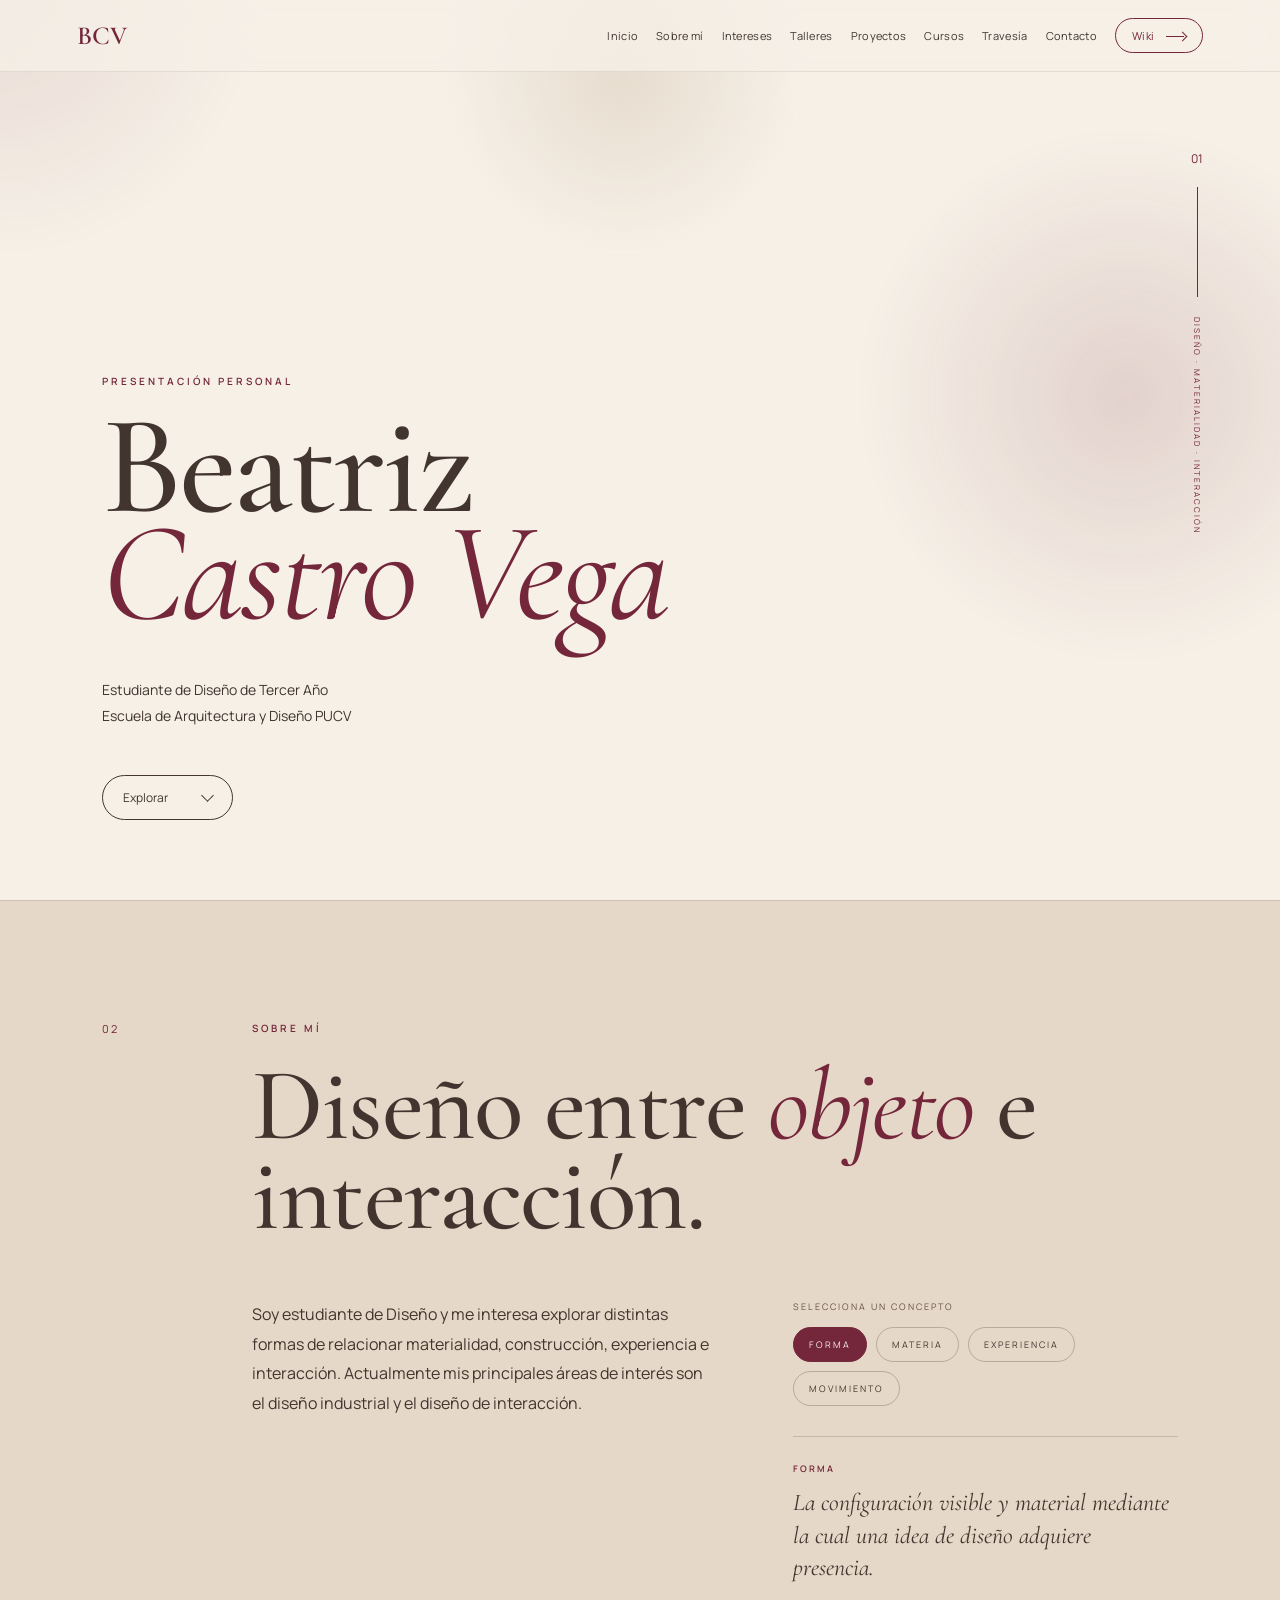
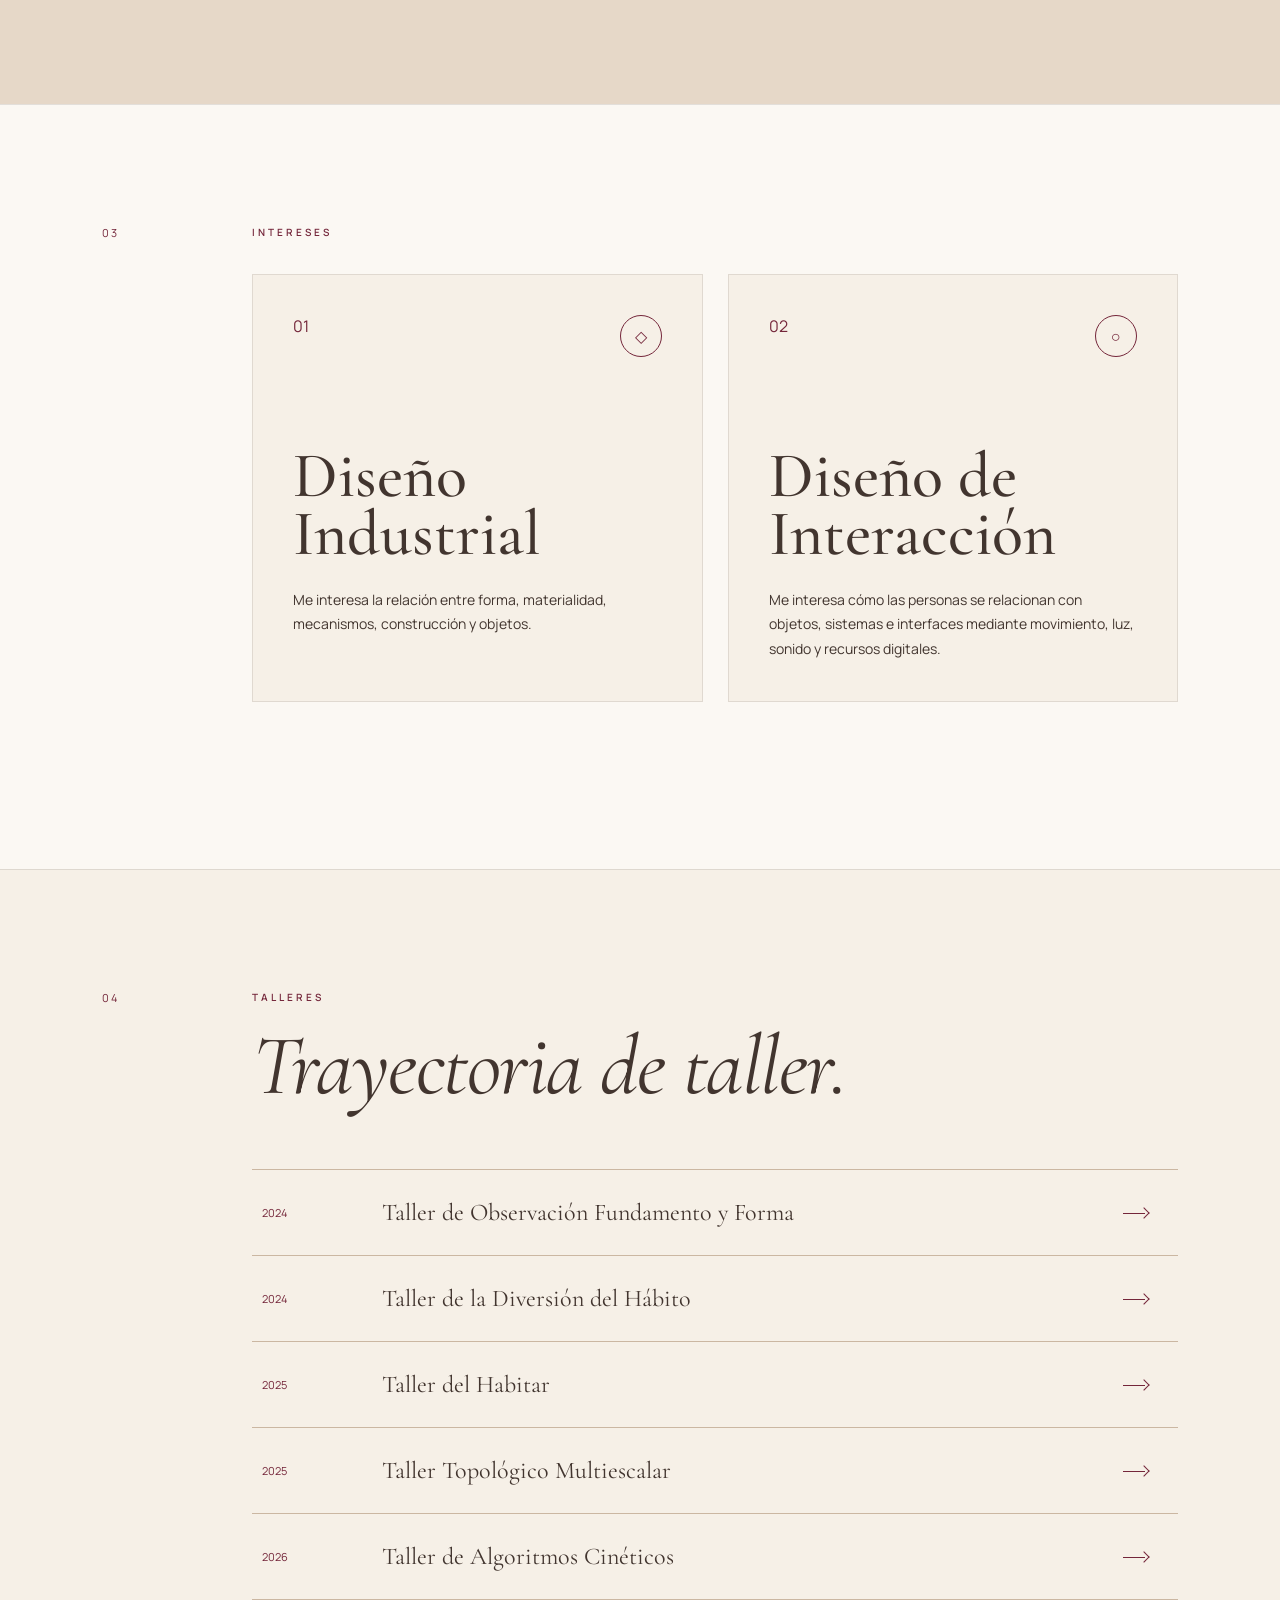
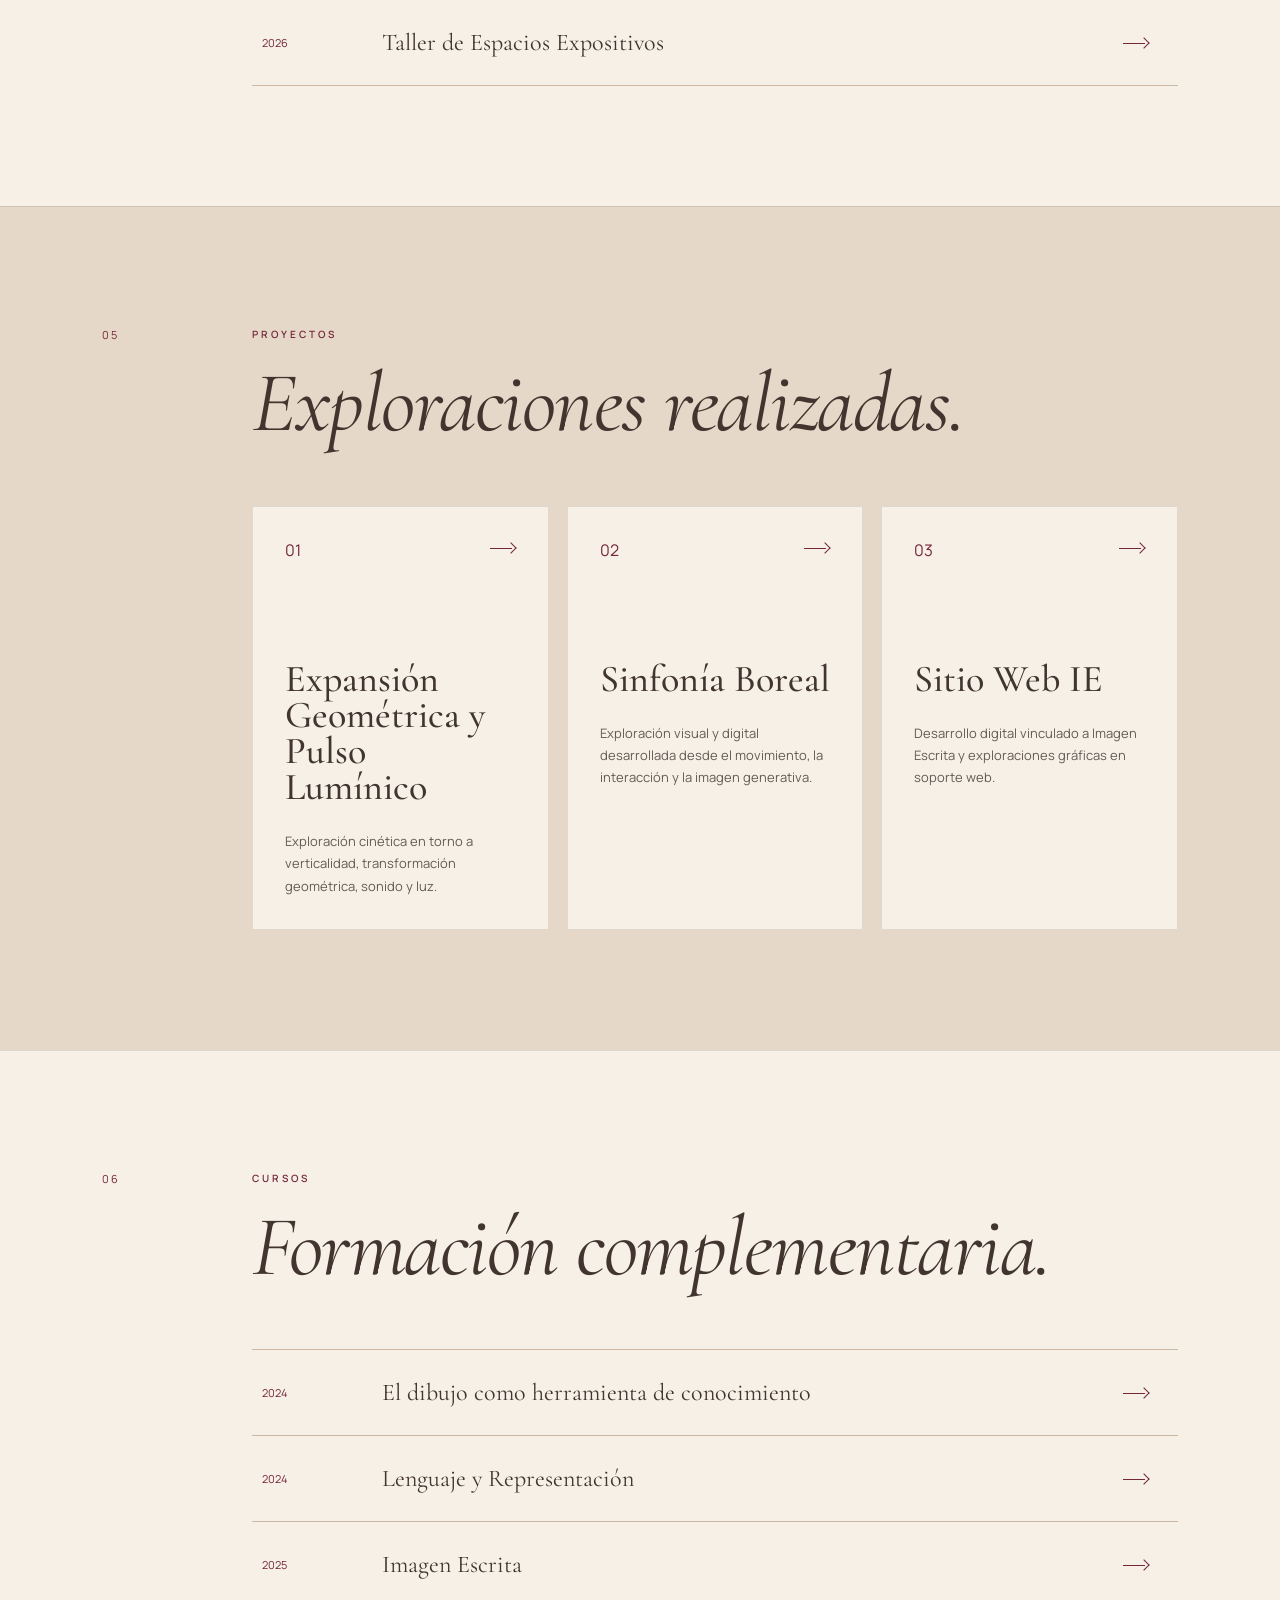
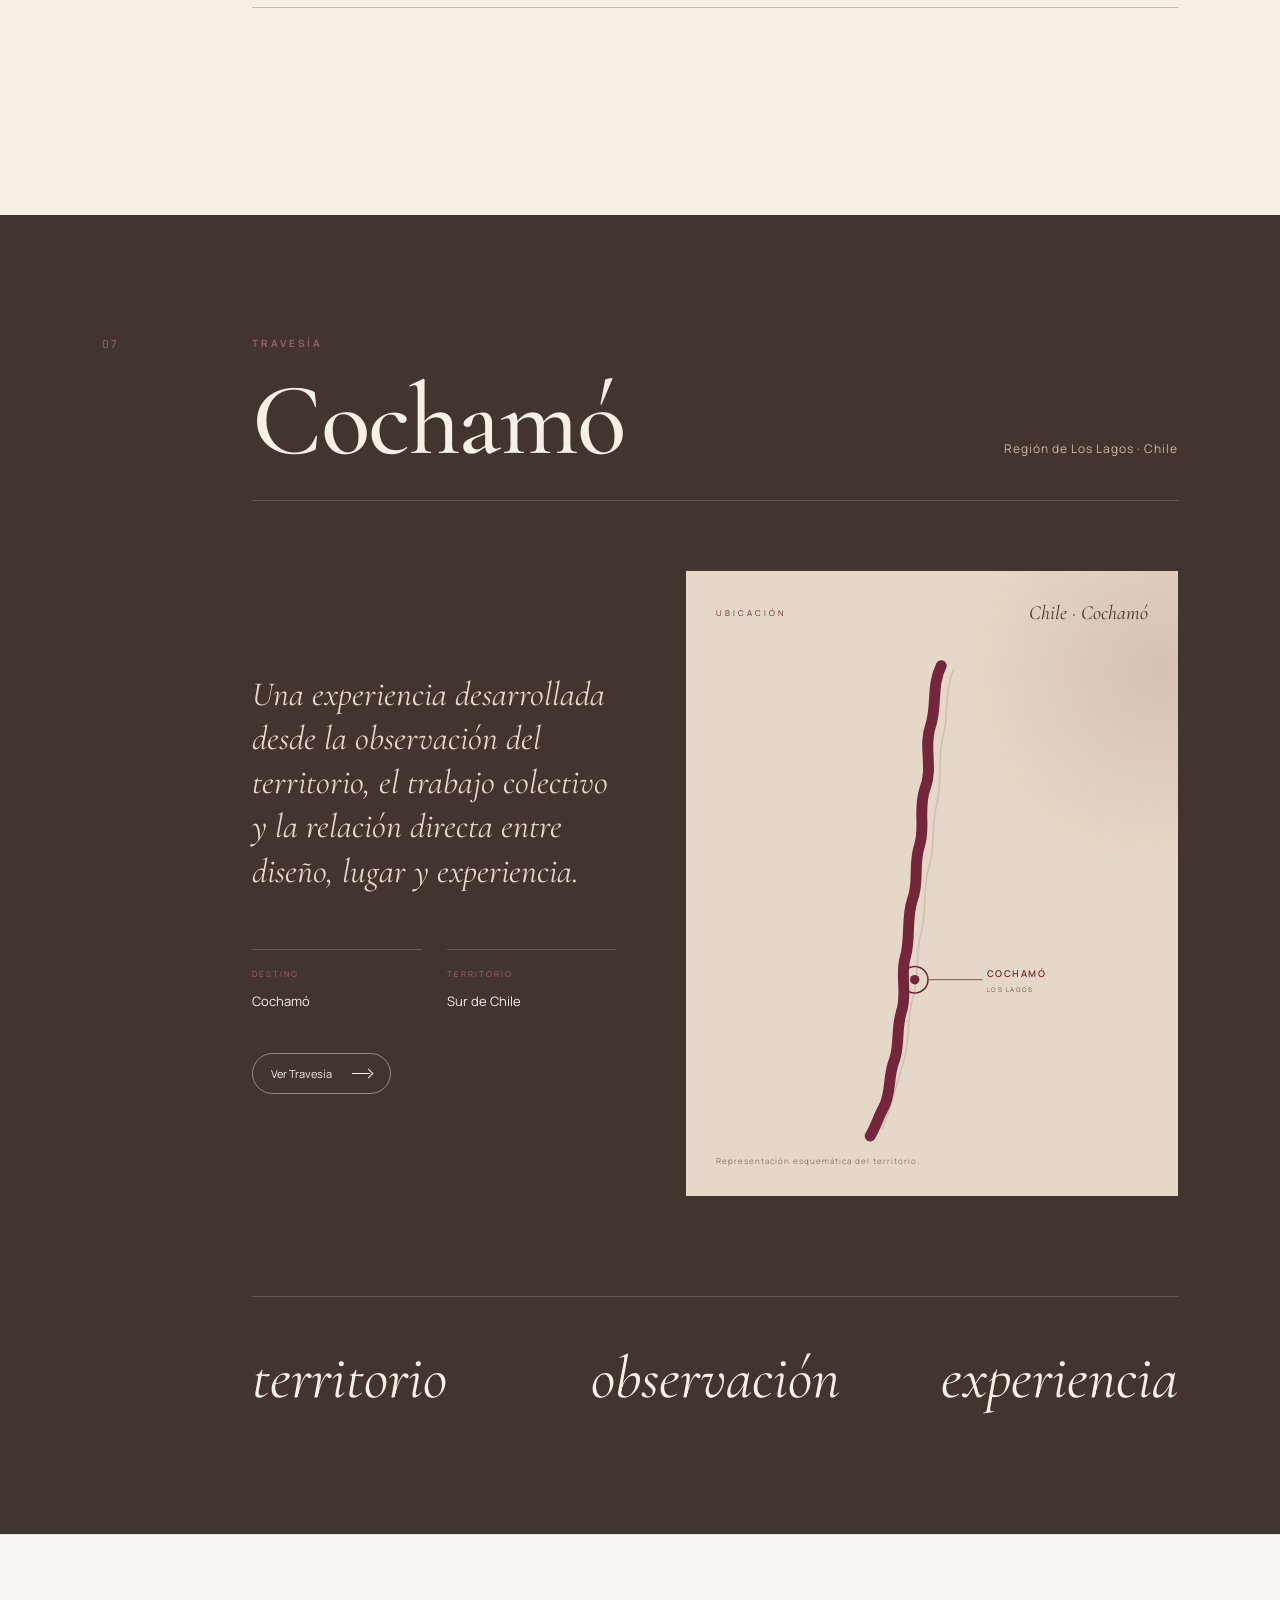
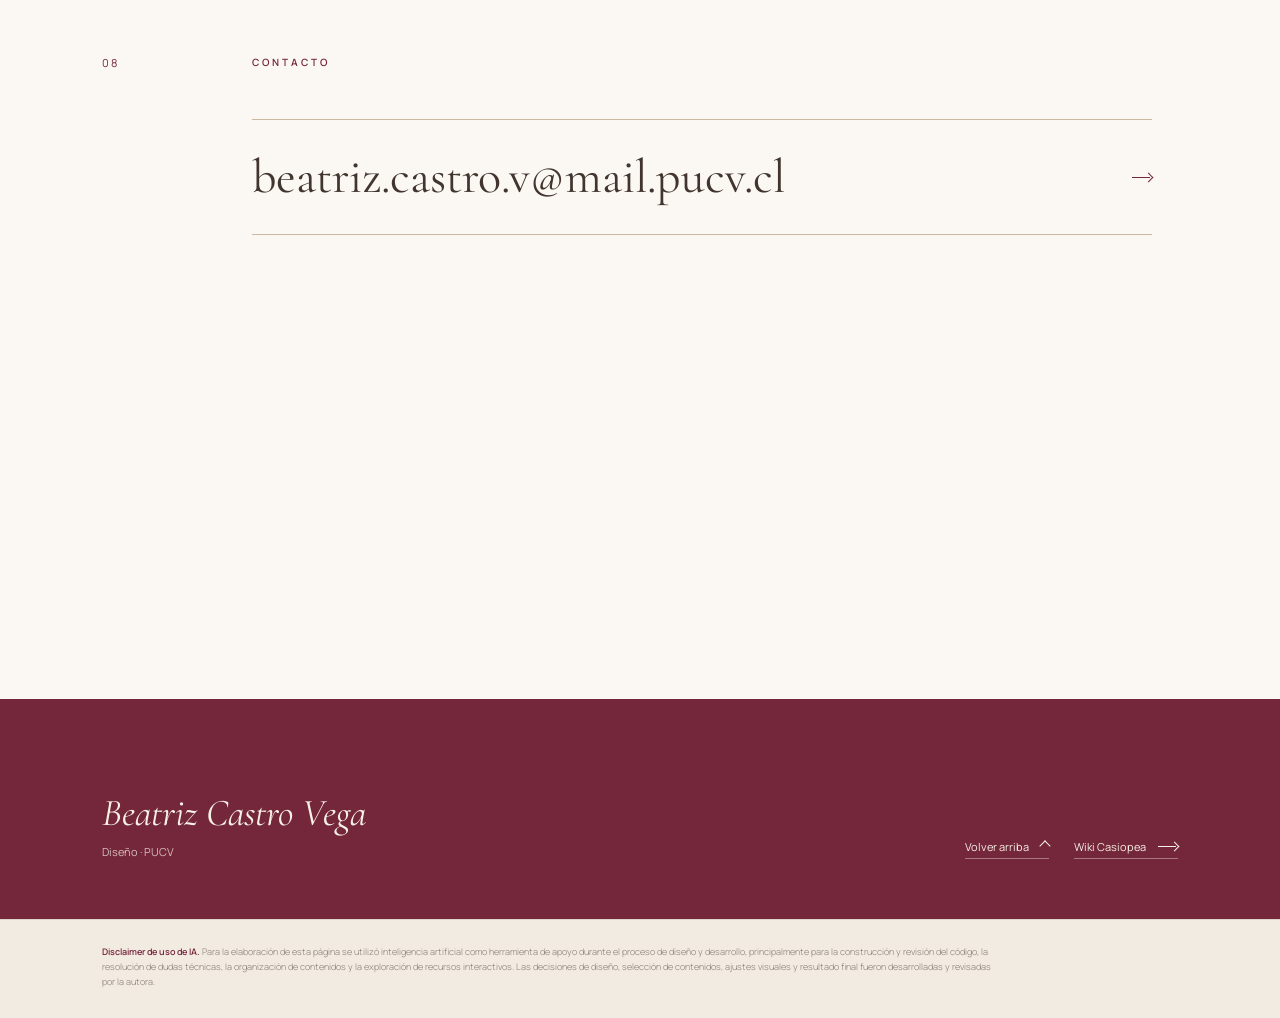
==== commit 8f42b0ba: "Add files via upload" ====
--- a/index.html
+++ b/index.html
@@ -32,6 +32,7 @@
       <a href="#proyectos">Proyectos</a>
       <a href="#cursos">Cursos</a>
       <a href="#travesia">Travesía</a>
+      <a href="#contacto">Contacto</a>
 
       <a
         href="https://wiki.ead.pucv.cl/Beatriz_Castro_Vega"
@@ -50,9 +51,7 @@
   <main>
 
 
-    <!-- ========================= -->
     <!-- PORTADA -->
-    <!-- ========================= -->
 
     <header class="hero" id="inicio">
 
@@ -109,9 +108,7 @@
 
 
 
-    <!-- ========================= -->
     <!-- SOBRE MÍ -->
-    <!-- ========================= -->
 
     <section class="section about" id="sobre-mi">
 
@@ -138,21 +135,14 @@
           <div class="about-text">
 
             <p class="body-text">
-
               Soy estudiante de Diseño y me interesa explorar distintas
               formas de relacionar materialidad, construcción, experiencia
-              e interacción.
-
-              Actualmente mis principales áreas de interés son el diseño
-              industrial y el diseño de interacción.
-
+              e interacción. Actualmente mis principales áreas de interés
+              son el diseño industrial y el diseño de interacción.
             </p>
 
           </div>
 
-
-
-          <!-- CONCEPTOS INTERACTIVOS -->
 
           <div class="concept-area">
 
@@ -207,10 +197,8 @@
               </span>
 
               <p id="concept-text">
-
-                La configuración visible y material mediante
-                la cual una idea de diseño adquiere presencia.
-
+                La configuración visible y material mediante la cual
+                una idea de diseño adquiere presencia.
               </p>
 
             </div>
@@ -225,9 +213,7 @@
 
 
 
-    <!-- ========================= -->
     <!-- INTERESES -->
-    <!-- ========================= -->
 
     <section class="section interests" id="intereses">
 
@@ -245,8 +231,6 @@
 
         <div class="interest-grid">
 
-
-          <!-- INDUSTRIAL -->
 
           <article class="interest-card reveal">
 
@@ -271,11 +255,8 @@
 
 
             <p>
-
-              Me interesa la relación entre forma,
-              materialidad, mecanismos, construcción
-              y objetos.
-
+              Me interesa la relación entre forma, materialidad,
+              mecanismos, construcción y objetos.
             </p>
 
 
@@ -284,8 +265,6 @@
           </article>
 
 
-
-          <!-- INTERACCIÓN -->
 
           <article class="interest-card reveal">
 
@@ -310,11 +289,9 @@
 
 
             <p>
-
-              Me interesa cómo las personas se relacionan
-              con objetos, sistemas e interfaces mediante
-              movimiento, luz, sonido y recursos digitales.
-
+              Me interesa cómo las personas se relacionan con objetos,
+              sistemas e interfaces mediante movimiento, luz,
+              sonido y recursos digitales.
             </p>
 
 
@@ -331,9 +308,7 @@
 
 
 
-    <!-- ========================= -->
     <!-- TALLERES -->
-    <!-- ========================= -->
 
     <section class="section list-section" id="talleres">
 
@@ -357,8 +332,6 @@
         <div class="academic-list">
 
 
-          <!-- 2024 -->
-
           <a
             class="academic-item reveal"
             href="https://wiki.ead.pucv.cl/Taller_de_Observaci%C3%B3n_Fundamento_y_Forma_2024_S1"
@@ -399,8 +372,6 @@
 
 
 
-          <!-- 2025 -->
-
           <a
             class="academic-item reveal"
             href="https://wiki.ead.pucv.cl/Taller_del_Habitar_2025"
@@ -441,8 +412,6 @@
 
 
 
-          <!-- 2026 -->
-
           <a
             class="academic-item reveal"
             href="https://wiki.ead.pucv.cl/Taller_de_Algoritmos_Cin%C3%A9ticos_2026"
@@ -490,9 +459,7 @@
 
 
 
-    <!-- ========================= -->
     <!-- PROYECTOS -->
-    <!-- ========================= -->
 
     <section
       class="section projects-section"
@@ -519,8 +486,6 @@
         <div class="project-grid">
 
 
-          <!-- PROYECTO 1 -->
-
           <a
             href="https://wiki.ead.pucv.cl/Beatriz_Castro_/_Expansi%C3%B3n_Geom%C3%A9trica_Y_Pulso_Lum%C3%ADnico_En_Torno_A_Una_Vertical"
             target="_blank"
@@ -544,17 +509,13 @@
 
 
             <p>
-
               Exploración cinética en torno a verticalidad,
               transformación geométrica, sonido y luz.
-
-            </p>
-
-          </a>
-
-
-
-          <!-- PROYECTO 2 -->
+            </p>
+
+          </a>
+
+
 
           <a
             href="https://wiki.ead.pucv.cl/Sinfon%C3%ADa_Boreal_-_Exposici%C3%B3n_IE_2025"
@@ -579,18 +540,14 @@
 
 
             <p>
-
               Exploración visual y digital desarrollada
               desde el movimiento, la interacción
               y la imagen generativa.
-
-            </p>
-
-          </a>
-
-
-
-          <!-- PROYECTO 3 -->
+            </p>
+
+          </a>
+
+
 
           <a
             href="https://wiki.ead.pucv.cl/Sitio_Web_IE_-_Beatriz_Castro_Vega"
@@ -615,10 +572,8 @@
 
 
             <p>
-
               Desarrollo digital vinculado a Imagen Escrita
               y exploraciones gráficas en soporte web.
-
             </p>
 
           </a>
@@ -632,9 +587,7 @@
 
 
 
-    <!-- ========================= -->
     <!-- CURSOS -->
-    <!-- ========================= -->
 
     <section
       class="section courses-section"
@@ -728,9 +681,7 @@
 
 
 
-    <!-- ========================= -->
     <!-- TRAVESÍA -->
-    <!-- ========================= -->
 
     <section
       class="section travel"
@@ -766,16 +717,12 @@
         <div class="travel-grid">
 
 
-          <!-- TEXTO -->
-
           <div class="travel-description reveal">
 
             <p>
-
               Una experiencia desarrollada desde la observación
               del territorio, el trabajo colectivo y la relación
               directa entre diseño, lugar y experiencia.
-
             </p>
 
 
@@ -827,7 +774,7 @@
 
 
 
-          <!-- MAPA ESQUEMÁTICO -->
+          <!-- MAPA -->
 
           <div class="map-card reveal">
 
@@ -852,9 +799,6 @@
                 role="img"
                 aria-label="Representación esquemática de Chile con Cochamó señalado"
               >
-
-
-                <!-- TRAZO PRINCIPAL DE CHILE -->
 
                 <path
                   class="chile-shape"
@@ -873,8 +817,6 @@
                 />
 
 
-                <!-- TRAZO SECUNDARIO -->
-
                 <path
                   class="map-shadow-line"
                   d="
@@ -890,8 +832,6 @@
                 />
 
 
-                <!-- PUNTO COCHAMÓ -->
-
                 <circle
                   class="location-ring"
                   cx="108"
@@ -899,6 +839,7 @@
                   r="17"
                 />
 
+
                 <circle
                   class="location-dot"
                   cx="108"
@@ -906,8 +847,6 @@
                   r="6"
                 />
 
-
-                <!-- LÍNEA DEL PUNTO -->
 
                 <line
                   class="map-guide"
@@ -918,8 +857,6 @@
                 />
 
 
-                <!-- TEXTO -->
-
                 <text
                   x="200"
                   y="418"
@@ -941,9 +878,7 @@
 
 
               <p class="map-note">
-
                 Representación esquemática del territorio.
-
               </p>
 
             </div>
@@ -953,8 +888,6 @@
         </div>
 
 
-
-        <!-- PALABRAS FINALES -->
 
         <div class="travel-phrase reveal">
 
@@ -976,57 +909,54 @@
       </div>
 
     </section>
-<!-- ========================= -->
-<!-- CONTACTO -->
-<!-- ========================= -->
-
-<section
-  class="section contact-section"
-  id="contacto"
->
-
-  <div class="section-number reveal">
-    08
-  </div>
-
-
-  <div class="section-content">
-
-    <p class="eyebrow reveal">
-      CONTACTO
-    </p>
-
-
-    <h2 class="small-title reveal">
-      Contacto.
-    </h2>
-
-
-    <a
-      href="https://mail.google.com/mail/?view=cm&fs=1&to=beatriz.castro.v@mail.pucv.cl"
-target="_blank"
-      class="contact-link reveal"
+
+
+
+    <!-- CONTACTO -->
+
+    <section
+      class="section contact-section"
+      id="contacto"
     >
 
-      <span>
-        beatriz.castro.v@mail.pucv.cl
-      </span>
-
-      <span class="line-arrow"></span>
-
-    </a>
-
-  </div>
-
-</section>
+      <div class="section-number reveal">
+        08
+      </div>
+
+
+      <div class="section-content">
+
+        <p class="eyebrow reveal">
+          CONTACTO
+        </p>
+
+
+        
+
+        <a
+          href="https://mail.google.com/mail/?view=cm&fs=1&to=beatriz.castro.v@mail.pucv.cl"
+          target="_blank"
+          class="contact-link reveal"
+        >
+
+          <span>
+            beatriz.castro.v@mail.pucv.cl
+          </span>
+
+          <span class="line-arrow"></span>
+
+        </a>
+
+      </div>
+
+    </section>
+
 
   </main>
 
 
 
-  <!-- ========================= -->
   <!-- FOOTER -->
-  <!-- ========================= -->
 
   <footer class="footer">
 
@@ -1076,6 +1006,26 @@
   </footer>
 
 
+
+  <!-- DISCLAIMER IA -->
+
+  <div class="ai-disclaimer">
+
+    <p>
+      <strong>Disclaimer de uso de IA.</strong>
+      Para la elaboración de esta página se utilizó inteligencia artificial
+      como herramienta de apoyo durante el proceso de diseño y desarrollo,
+      principalmente para la construcción y revisión del código, la resolución
+      de dudas técnicas, la organización de contenidos y la exploración de
+      recursos interactivos. Las decisiones de diseño, selección de contenidos,
+      ajustes visuales y resultado final fueron desarrolladas y revisadas por
+      la autora.
+    </p>
+
+  </div>
+
+
+
   <script src="script.js"></script>
 
 </body>
--- a/style.css
+++ b/style.css
@@ -1,4 +1,4 @@
-@import url('https://fonts.googleapis.com/css2?family=DM+Sans:wght@300;400;500;600&family=Playfair+Display:ital,wght@0,500;1,500&display=swap');
+@import url('https://fonts.googleapis.com/css2?family=Cormorant+Garamond:ital,wght@0,400;0,500;0,600;1,400;1,500;1,600&family=Manrope:wght@300;400;500;600&display=swap');
 
 
 :root {
@@ -21,53 +21,37 @@
 }
 
 
-/* ============================= */
 /* GENERAL */
-/* ============================= */
-
 
 * {
-
   margin: 0;
   padding: 0;
-
   box-sizing: border-box;
-
 }
 
 
 html {
-
   scroll-behavior: smooth;
-
 }
 
 
 body {
-
   background: var(--cream);
-
   color: var(--brown);
 
-  font-family: "DM Sans", sans-serif;
+  font-family: "Manrope", sans-serif;
 
   overflow-x: hidden;
-
 }
 
 
 button {
-
-  font-family: inherit;
-
-}
-
-
-
-/* ============================= */
-/* LUZ INTERACTIVA */
-/* ============================= */
-
+  font-family: "Manrope", sans-serif;
+}
+
+
+
+/* LUZ */
 
 .cursor-light {
 
@@ -97,10 +81,7 @@
 
 
 
-/* ============================= */
 /* FLECHAS */
-/* ============================= */
-
 
 .line-arrow {
 
@@ -151,7 +132,6 @@
 }
 
 
-
 .item-arrow {
 
   position: relative;
@@ -203,7 +183,6 @@
 }
 
 
-
 .down-arrow {
 
   width: 9px;
@@ -219,7 +198,6 @@
 }
 
 
-
 .up-arrow {
 
   width: 8px;
@@ -234,10 +212,7 @@
 
 
 
-/* ============================= */
 /* NAVEGACIÓN */
-/* ============================= */
-
 
 .navbar {
 
@@ -274,11 +249,11 @@
 
   color: var(--burgundy);
 
-  font-family:
-    "Playfair Display",
-    serif;
-
-  font-size: 22px;
+  font-family: "Cormorant Garamond", serif;
+
+  font-size: 26px;
+
+  font-weight: 600;
 
 }
 
@@ -289,7 +264,7 @@
 
   align-items: center;
 
-  gap: 19px;
+  gap: 18px;
 
 }
 
@@ -302,7 +277,9 @@
 
   color: var(--brown);
 
-  font-size: 12px;
+  font-size: 11px;
+
+  letter-spacing: 0.3px;
 
   transition:
     color 0.3s ease;
@@ -342,7 +319,6 @@
   width: 100%;
 
 }
-
 
 
 .wiki-button {
@@ -385,10 +361,7 @@
 
 
 
-/* ============================= */
 /* PORTADA */
-/* ============================= */
-
 
 .hero {
 
@@ -423,7 +396,9 @@
 
   color: var(--burgundy);
 
-  font-size: 11px;
+  font-family: "Manrope", sans-serif;
+
+  font-size: 10px;
 
   font-weight: 600;
 
@@ -437,15 +412,17 @@
 h1 {
 
   font-family:
-    "Playfair Display",
+    "Cormorant Garamond",
     serif;
 
   font-size:
-    clamp(70px, 10vw, 150px);
+    clamp(75px, 11vw, 165px);
 
   font-weight: 500;
 
-  line-height: 0.82;
+  line-height: 0.76;
+
+  letter-spacing: -3px;
 
 }
 
@@ -458,16 +435,20 @@
 
   font-style: italic;
 
+  font-weight: 400;
+
 }
 
 
 .hero-info {
 
-  margin-top: 45px;
-
-  font-size: 16px;
-
-  line-height: 1.8;
+  margin-top: 50px;
+
+  font-family: "Manrope", sans-serif;
+
+  font-size: 14px;
+
+  line-height: 1.9;
 
 }
 
@@ -496,7 +477,7 @@
 
   color: var(--brown);
 
-  font-size: 13px;
+  font-size: 12px;
 
   transition:
     background 0.3s ease,
@@ -527,7 +508,6 @@
 
 /* DECORACIÓN PORTADA */
 
-
 .hero-decoration {
 
   position: absolute;
@@ -587,17 +567,13 @@
 
   0%,
   100% {
-
     transform:
       translateY(0);
-
   }
 
   50% {
-
     transform:
       translateY(30px);
-
   }
 
 }
@@ -605,7 +581,6 @@
 
 
 /* LATERAL PORTADA */
-
 
 .hero-side {
 
@@ -628,9 +603,7 @@
 
 
 .hero-side span {
-
   font-size: 12px;
-
 }
 
 
@@ -647,7 +620,7 @@
 
 .hero-side p {
 
-  font-size: 9px;
+  font-size: 8px;
 
   letter-spacing: 2px;
 
@@ -657,10 +630,7 @@
 
 
 
-/* ============================= */
 /* SECCIONES */
-/* ============================= */
-
 
 .section {
 
@@ -689,7 +659,7 @@
 
   color: var(--burgundy);
 
-  font-size: 12px;
+  font-size: 11px;
 
   letter-spacing: 2px;
 
@@ -708,15 +678,17 @@
 h2 {
 
   font-family:
-    "Playfair Display",
+    "Cormorant Garamond",
     serif;
 
   font-size:
-    clamp(50px, 7vw, 100px);
+    clamp(55px, 8vw, 110px);
 
   font-weight: 500;
 
-  line-height: 0.95;
+  line-height: 0.88;
+
+  letter-spacing: -1.5px;
 
 }
 
@@ -725,7 +697,9 @@
 
   color: var(--burgundy);
 
-  font-weight: 500;
+  font-weight: 400;
+
+  font-style: italic;
 
 }
 
@@ -734,24 +708,20 @@
 
   max-width: 720px;
 
-  font-size: 18px;
-
-  line-height: 1.75;
-
-}
-
-
-
-/* ============================= */
+  font-family: "Manrope", sans-serif;
+
+  font-size: 16px;
+
+  line-height: 1.85;
+
+}
+
+
+
 /* SOBRE MÍ */
-/* ============================= */
-
 
 .about {
-
-  background:
-    var(--beige);
-
+  background: var(--beige);
 }
 
 
@@ -770,9 +740,7 @@
 
 
 .concept-area {
-
   min-height: 260px;
-
 }
 
 
@@ -783,7 +751,7 @@
   color:
     var(--brown-soft);
 
-  font-size: 10px;
+  font-size: 9px;
 
   letter-spacing: 2px;
 
@@ -824,7 +792,7 @@
     100px;
 
   font-size:
-    10px;
+    9px;
 
   letter-spacing:
     2px;
@@ -842,10 +810,8 @@
 
 
 .concept-button:hover {
-
   transform:
     translateY(-2px);
-
 }
 
 
@@ -886,7 +852,7 @@
   color:
     var(--burgundy);
 
-  font-size: 10px;
+  font-size: 9px;
 
   font-weight: 600;
 
@@ -900,21 +866,21 @@
   max-width: 390px;
 
   font-family:
-    "Playfair Display",
+    "Cormorant Garamond",
     serif;
 
-  font-size: 20px;
-
-  line-height: 1.45;
+  font-size: 24px;
+
+  line-height: 1.35;
+
+  font-style: italic;
 
 }
 
 
 .concept-description.change {
-
   animation:
     conceptAppear 0.35s ease;
-
 }
 
 
@@ -942,16 +908,10 @@
 
 
 
-/* ============================= */
 /* INTERESES */
-/* ============================= */
-
 
 .interests {
-
-  background:
-    var(--cream-light);
-
+  background: var(--cream-light);
 }
 
 
@@ -987,7 +947,6 @@
     rgba(66, 53, 47, 0.12);
 
   transition:
-
     transform 0.4s ease,
     box-shadow 0.4s ease,
     background 0.4s ease;
@@ -1001,7 +960,6 @@
     var(--white);
 
   box-shadow:
-
     0 30px 60px
     rgba(66, 53, 47, 0.10);
 
@@ -1071,17 +1029,17 @@
   margin-bottom: 25px;
 
   font-family:
-    "Playfair Display",
+    "Cormorant Garamond",
     serif;
 
   font-size:
-    clamp(35px, 4vw, 55px);
+    clamp(42px, 5vw, 65px);
 
   font-weight:
     500;
 
   line-height:
-    1;
+    0.9;
 
 }
 
@@ -1092,10 +1050,10 @@
     430px;
 
   font-size:
-    15px;
+    14px;
 
   line-height:
-    1.7;
+    1.75;
 
 }
 
@@ -1128,35 +1086,30 @@
 
 .interest-card:hover
 .card-line {
-
-  width:
-    100%;
-
-}
-
-
-
-/* ============================= */
-/* TALLERES + CURSOS */
-/* ============================= */
-
+  width: 100%;
+}
+
+
+
+/* TALLERES Y CURSOS */
 
 .list-section,
 .courses-section {
-
-  background:
-    var(--cream);
-
+  background: var(--cream);
 }
 
 
 .small-title {
 
   font-size:
-    clamp(45px, 6vw, 75px);
+    clamp(50px, 7vw, 85px);
 
   margin-bottom:
     65px;
+
+  font-style: italic;
+
+  font-weight: 400;
 
 }
 
@@ -1195,7 +1148,6 @@
     none;
 
   transition:
-
     padding 0.3s ease,
     background 0.3s ease,
     color 0.3s ease;
@@ -1226,48 +1178,40 @@
     var(--burgundy);
 
   font-size:
-    12px;
+    11px;
 
 }
 
 
 .academic-item:hover
 .year {
-
-  color:
-    var(--beige);
-
+  color: var(--beige);
 }
 
 
 .academic-item p {
 
-  font-size:
-    19px;
+  font-family:
+    "Cormorant Garamond",
+    serif;
+
+  font-size:
+    24px;
 
 }
 
 
 .academic-item:hover
 .item-arrow {
-
-  color:
-    var(--cream);
-
-}
-
-
-
-/* ============================= */
+  color: var(--cream);
+}
+
+
+
 /* PROYECTOS */
-/* ============================= */
-
 
 .projects-section {
-
-  background:
-    var(--beige);
-
+  background: var(--beige);
 }
 
 
@@ -1310,7 +1254,6 @@
     none;
 
   transition:
-
     background 0.4s ease,
     transform 0.4s ease,
     box-shadow 0.4s ease,
@@ -1331,7 +1274,6 @@
     translateY(-8px);
 
   box-shadow:
-
     0 28px 55px
     rgba(66, 53, 47, 0.12);
 
@@ -1356,10 +1298,7 @@
 .project-top,
 .project-card:hover
 .item-arrow {
-
-  color:
-    var(--beige);
-
+  color: var(--beige);
 }
 
 
@@ -1372,17 +1311,17 @@
     25px;
 
   font-family:
-    "Playfair Display",
+    "Cormorant Garamond",
     serif;
 
   font-size:
-    31px;
+    38px;
 
   font-weight:
     500;
 
   line-height:
-    1.05;
+    0.95;
 
 }
 
@@ -1390,10 +1329,10 @@
 .project-card p {
 
   font-size:
-    14px;
+    13px;
 
   line-height:
-    1.65;
+    1.7;
 
   opacity:
     0.8;
@@ -1402,10 +1341,7 @@
 
 
 
-/* ============================= */
 /* TRAVESÍA */
-/* ============================= */
-
 
 .travel {
 
@@ -1422,10 +1358,7 @@
 .section-number,
 .travel
 .eyebrow {
-
-  color:
-    var(--burgundy-light);
-
+  color: var(--burgundy-light);
 }
 
 
@@ -1444,7 +1377,6 @@
     35px;
 
   border-bottom:
-
     1px solid
     rgba(246, 240, 231, 0.20);
 
@@ -1452,10 +1384,7 @@
 
 
 .travel-heading h2 {
-
-  color:
-    var(--cream);
-
+  color: var(--cream);
 }
 
 
@@ -1465,7 +1394,7 @@
     var(--beige-dark);
 
   font-size:
-    13px;
+    12px;
 
   letter-spacing:
     1px;
@@ -1499,17 +1428,19 @@
 .travel-description > p {
 
   font-family:
-    "Playfair Display",
+    "Cormorant Garamond",
     serif;
 
   font-size:
-    28px;
+    34px;
 
   line-height:
-    1.4;
+    1.3;
 
   color:
     var(--beige);
+
+  font-style: italic;
 
 }
 
@@ -1537,7 +1468,6 @@
     18px;
 
   border-top:
-
     1px solid
     rgba(246, 240, 231, 0.20);
 
@@ -1553,7 +1483,7 @@
     var(--burgundy-light);
 
   font-size:
-    9px;
+    8px;
 
   letter-spacing:
     2px;
@@ -1567,7 +1497,7 @@
 .travel-data strong {
 
   font-size:
-    14px;
+    13px;
 
   font-weight:
     400;
@@ -1575,7 +1505,6 @@
 }
 
 
-
 .travel-button {
 
   width:
@@ -1597,7 +1526,6 @@
     20px;
 
   border:
-
     1px solid
     rgba(246, 240, 231, 0.45);
 
@@ -1611,10 +1539,9 @@
     none;
 
   font-size:
-    12px;
+    11px;
 
   transition:
-
     background 0.3s ease,
     color 0.3s ease,
     transform 0.3s ease;
@@ -1637,10 +1564,7 @@
 
 
 
-/* ============================= */
 /* MAPA */
-/* ============================= */
-
 
 .map-card {
 
@@ -1675,7 +1599,6 @@
     translateY(-6px);
 
   box-shadow:
-
     0 30px 70px
     rgba(0, 0, 0, 0.16);
 
@@ -1706,7 +1629,6 @@
     50%;
 
   background:
-
     radial-gradient(
       circle,
       rgba(116, 38, 58, 0.13),
@@ -1742,7 +1664,7 @@
     var(--burgundy);
 
   font-size:
-    9px;
+    8px;
 
   letter-spacing:
     3px;
@@ -1753,14 +1675,14 @@
 .map-label p {
 
   font-family:
-    "Playfair Display",
+    "Cormorant Garamond",
     serif;
 
   font-style:
     italic;
 
   font-size:
-    17px;
+    20px;
 
 }
 
@@ -1816,7 +1738,6 @@
     none;
 
   stroke:
-
     rgba(66, 53, 47, 0.15);
 
   stroke-width:
@@ -1826,80 +1747,72 @@
 
 
 .location-dot {
+  fill: var(--burgundy);
+}
+
+
+.location-ring {
+
+  fill:
+    none;
+
+  stroke:
+    var(--burgundy);
+
+  stroke-width:
+    2;
+
+  transform-origin:
+    108px 422px;
+
+  animation:
+    mapPulse 2s ease-out infinite;
+
+}
+
+
+@keyframes mapPulse {
+
+  0% {
+
+    opacity:
+      1;
+
+    transform:
+      scale(0.6);
+
+  }
+
+  100% {
+
+    opacity:
+      0;
+
+    transform:
+      scale(2);
+
+  }
+
+}
+
+
+.map-guide {
+  stroke: var(--burgundy);
+  stroke-width: 1;
+}
+
+
+.map-place {
 
   fill:
     var(--burgundy);
 
-}
-
-
-.location-ring {
-
-  fill:
-    none;
-
-  stroke:
-    var(--burgundy);
-
-  stroke-width:
-    2;
-
-  transform-origin:
-    108px 422px;
-
-  animation:
-    mapPulse 2s ease-out infinite;
-
-}
-
-
-@keyframes mapPulse {
-
-  0% {
-
-    opacity:
-      1;
-
-    transform:
-      scale(0.6);
-
-  }
-
-  100% {
-
-    opacity:
-      0;
-
-    transform:
-      scale(2);
-
-  }
-
-}
-
-
-.map-guide {
-
-  stroke:
-    var(--burgundy);
-
-  stroke-width:
-    1;
-
-}
-
-
-.map-place {
-
-  fill:
-    var(--burgundy);
-
   font-family:
-    "DM Sans",
+    "Manrope",
     sans-serif;
 
   font-size:
-    13px;
+    12px;
 
   font-weight:
     600;
@@ -1916,11 +1829,11 @@
     var(--brown-soft);
 
   font-family:
-    "DM Sans",
+    "Manrope",
     sans-serif;
 
   font-size:
-    9px;
+    8px;
 
   letter-spacing:
     2px;
@@ -1931,7 +1844,7 @@
 .map-note {
 
   font-size:
-    9px;
+    8px;
 
   letter-spacing:
     1px;
@@ -1943,10 +1856,7 @@
 
 
 
-/* ============================= */
-/* CIERRE TRAVESÍA */
-/* ============================= */
-
+/* PALABRAS TRAVESÍA */
 
 .travel-phrase {
 
@@ -1957,7 +1867,6 @@
     45px;
 
   border-top:
-
     1px solid
     rgba(246, 240, 231, 0.20);
 
@@ -1976,39 +1885,119 @@
 .travel-phrase p {
 
   font-family:
-    "Playfair Display",
+    "Cormorant Garamond",
     serif;
 
   font-size:
-    clamp(25px, 4vw, 50px);
+    clamp(32px, 5vw, 60px);
 
   font-style:
     italic;
 
+  font-weight:
+    400;
+
 }
 
 
 .travel-phrase p:nth-child(2) {
-
-  text-align:
+  text-align: center;
+}
+
+
+.travel-phrase p:nth-child(3) {
+  text-align: right;
+}
+
+
+
+/* CONTACTO */
+
+.contact-section {
+  background: var(--cream-light);
+}
+
+
+.contact-link {
+
+  display:
+    flex;
+
+  align-items:
     center;
 
-}
-
-
-.travel-phrase p:nth-child(3) {
-
-  text-align:
-    right;
-
-}
-
-
-
-/* ============================= */
+  justify-content:
+    space-between;
+
+  gap:
+    30px;
+
+  width:
+    100%;
+
+  max-width:
+    900px;
+
+  margin-top:
+    50px;
+
+  padding:
+    28px 0;
+
+  border-top:
+    1px solid
+    var(--beige-dark);
+
+  border-bottom:
+    1px solid
+    var(--beige-dark);
+
+  color:
+    var(--brown);
+
+  text-decoration:
+    none;
+
+  font-family:
+    "Cormorant Garamond",
+    serif;
+
+  font-size:
+    clamp(27px, 4vw, 48px);
+
+  transition:
+    color 0.3s ease,
+    padding 0.3s ease;
+
+}
+
+
+.contact-link:visited {
+  color: var(--brown);
+}
+
+
+.contact-link:hover {
+
+  color:
+    var(--burgundy);
+
+  padding-left:
+    15px;
+
+  padding-right:
+    15px;
+
+}
+
+
+.contact-link .line-arrow {
+  color: var(--burgundy);
+}
+
+
+
 /* FOOTER */
-/* ============================= */
-
 
 .footer {
 
@@ -2042,11 +2031,13 @@
     8px;
 
   font-family:
-    "Playfair Display",
+    "Cormorant Garamond",
     serif;
 
   font-size:
-    32px;
+    38px;
+
+  font-style: italic;
 
 }
 
@@ -2054,7 +2045,7 @@
 .footer > div > p:last-child {
 
   font-size:
-    12px;
+    11px;
 
   opacity:
     0.75;
@@ -2094,10 +2085,9 @@
     none;
 
   font-size:
-    12px;
+    11px;
 
   border-bottom:
-
     1px solid
     rgba(246, 240, 231, 0.40);
 
@@ -2108,18 +2098,68 @@
 
 
 .footer-links a:hover {
-
-  border-color:
-    var(--cream);
-
-}
-
-
-
-/* ============================= */
-/* APARICIÓN SCROLL */
-/* ============================= */
-
+  border-color: var(--cream);
+}
+
+
+
+/* DISCLAIMER IA */
+
+.ai-disclaimer {
+
+  padding:
+    24px 8% 28px;
+
+  background:
+    #f2ebe2;
+
+  border-top:
+    1px solid
+    rgba(66, 53, 47, 0.12);
+
+}
+
+
+.ai-disclaimer p {
+
+  max-width:
+    900px;
+
+  margin:
+    0;
+
+  font-family:
+    "Manrope",
+    sans-serif;
+
+  font-size:
+    9px;
+
+  line-height:
+    1.7;
+
+  font-weight:
+    300;
+
+  color:
+    rgba(66, 53, 47, 0.60);
+
+}
+
+
+.ai-disclaimer strong {
+
+  color:
+    var(--burgundy);
+
+  font-weight:
+    600;
+
+}
+
+
+
+/* APARICIÓN */
 
 .reveal {
 
@@ -2130,11 +2170,8 @@
     translateY(45px);
 
   transition:
-
     opacity 0.8s ease,
-
-    transform
-    0.8s
+    transform 0.8s
     cubic-bezier(
       0.16,
       1,
@@ -2157,61 +2194,39 @@
 
 
 
-/* ============================= */
 /* TABLET */
-/* ============================= */
-
 
 @media (max-width: 1050px) {
 
   .nav-links {
-
-    gap:
-      13px;
-
-  }
-
+    gap: 13px;
+  }
 
   .nav-links > a:not(.wiki-button) {
-
-    display:
-      none;
-
-  }
-
-}
-
-
-
-/* ============================= */
+    display: none;
+  }
+
+}
+
+
+
 /* MÓVIL */
-/* ============================= */
-
 
 @media (max-width: 900px) {
 
 
   .navbar {
-
-    padding:
-      16px 5%;
-
+    padding: 16px 5%;
   }
 
 
   .hero {
-
-    padding:
-      130px 7% 70px;
-
+    padding: 130px 7% 70px;
   }
 
 
   .hero-side {
-
-    display:
-      none;
-
+    display: none;
   }
 
 
@@ -2241,56 +2256,44 @@
 
 
   .interest-grid {
+    grid-template-columns: 1fr;
+  }
+
+
+  .project-grid {
+    grid-template-columns: 1fr;
+  }
+
+
+  .project-card {
+    min-height: 300px;
+  }
+
+
+  .project-card h3 {
+    margin-top: 60px;
+  }
+
+
+  .travel-heading {
+
+    align-items:
+      flex-start;
+
+    flex-direction:
+      column;
+
+    gap:
+      20px;
+
+  }
+
+
+  .travel-grid {
 
     grid-template-columns:
       1fr;
 
-  }
-
-
-  .project-grid {
-
-    grid-template-columns:
-      1fr;
-
-  }
-
-
-  .project-card {
-
-    min-height:
-      300px;
-
-  }
-
-
-  .project-card h3 {
-
-    margin-top:
-      60px;
-
-  }
-
-
-  .travel-heading {
-
-    align-items:
-      flex-start;
-
-    flex-direction:
-      column;
-
-    gap:
-      20px;
-
-  }
-
-
-  .travel-grid {
-
-    grid-template-columns:
-      1fr;
-
     gap:
       50px;
 
@@ -2298,10 +2301,7 @@
 
 
   .travel-data {
-
-    grid-template-columns:
-      1fr;
-
+    grid-template-columns: 1fr;
   }
 
 
@@ -2319,10 +2319,7 @@
   .travel-phrase p,
   .travel-phrase p:nth-child(2),
   .travel-phrase p:nth-child(3) {
-
-    text-align:
-      left;
-
+    text-align: left;
   }
 
 
@@ -2349,89 +2346,28 @@
 
 
   .footer-links {
-
-    flex-direction:
-      column;
-
-  }
-
-}
-
-/* ============================= */
-/* CONTACTO */
-/* ============================= */
-
-.contact-section {
-  background: var(--cream-light);
-}
-
-.contact-link {
-  display: flex;
-  align-items: center;
-  justify-content: space-between;
-
-  gap: 30px;
-
-  width: 100%;
-  max-width: 900px;
-
-  margin-top: 50px;
-
-  padding: 28px 0;
-
-  border-top: 1px solid var(--beige-dark);
-  border-bottom: 1px solid var(--beige-dark);
-
-  color: var(--brown);
-  text-decoration: none;
-
-  font-family: "Playfair Display", serif;
-  font-size: clamp(22px, 3vw, 38px);
-
-  transition:
-    color 0.3s ease,
-    padding 0.3s ease;
-}
-
-.contact-link:visited {
-  color: var(--brown);
-}
-
-.contact-link:hover {
-  color: var(--burgundy);
-
-  padding-left: 15px;
-  padding-right: 15px;
-}
-
-.contact-link .line-arrow {
-  color: var(--burgundy);
-}
+    flex-direction: column;
+  }
+
+}
+
+
 
 @media (max-width: 600px) {
 
 
   h1 {
-
-    font-size:
-      62px;
-
+    font-size: 67px;
   }
 
 
   .hero-info {
-
-    font-size:
-      14px;
-
+    font-size: 13px;
   }
 
 
   .academic-item p {
-
-    font-size:
-      15px;
-
+    font-size: 19px;
   }
 
 
@@ -2447,18 +2383,17 @@
 
 
   .chile-map {
-
-    height:
-      420px;
-
+    height: 420px;
   }
 
 
   .cursor-light {
-
-    display:
-      none;
-
+    display: none;
+  }
+
+
+  .ai-disclaimer {
+    padding: 22px 7%;
   }
 
 }
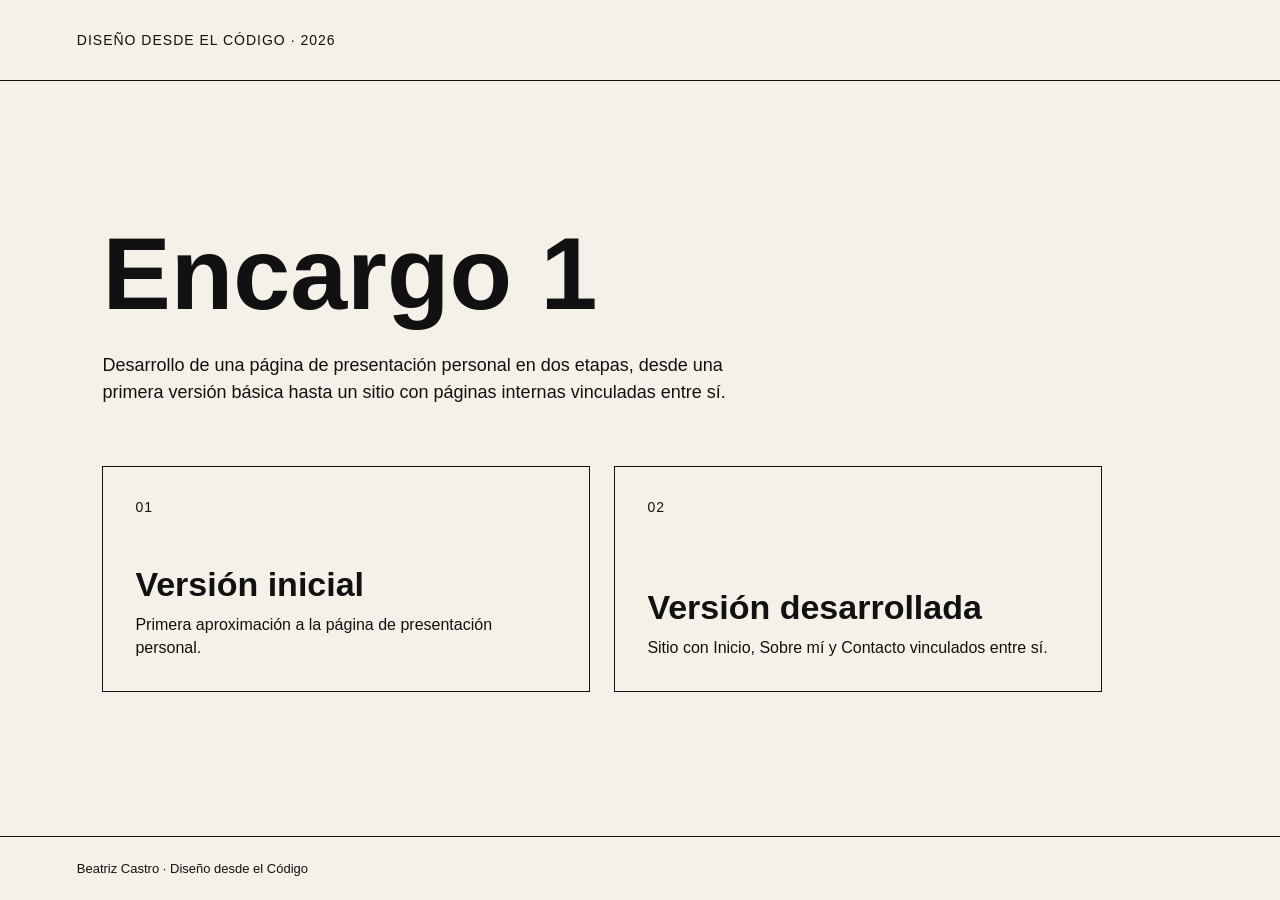
==== commit 498ef688: "Update index.html" ====
--- a/index.html
+++ b/index.html
@@ -1,1033 +1,164 @@
 <!DOCTYPE html>
 <html lang="es">
-
 <head>
   <meta charset="UTF-8">
   <meta name="viewport" content="width=device-width, initial-scale=1.0">
+  <title>Encargo 1 · Diseño desde el Código</title>
 
-  <title>Beatriz Castro Vega</title>
+  <style>
+    * {
+      box-sizing: border-box;
+      margin: 0;
+      padding: 0;
+    }
 
-  <link rel="stylesheet" href="style.css">
+    body {
+      font-family: Arial, Helvetica, sans-serif;
+      background: #f5f0e8;
+      color: #111;
+      min-height: 100vh;
+      display: flex;
+      flex-direction: column;
+    }
+
+    header {
+      padding: 32px 6%;
+      border-bottom: 1px solid #111;
+    }
+
+    header p {
+      font-size: 14px;
+      text-transform: uppercase;
+      letter-spacing: 1px;
+    }
+
+    main {
+      flex: 1;
+      display: flex;
+      flex-direction: column;
+      justify-content: center;
+      padding: 8%;
+    }
+
+    h1 {
+      font-size: clamp(48px, 8vw, 110px);
+      line-height: 0.95;
+      font-weight: 700;
+      margin-bottom: 30px;
+    }
+
+    .bajada {
+      max-width: 650px;
+      font-size: 18px;
+      line-height: 1.5;
+      margin-bottom: 60px;
+    }
+
+    .versiones {
+      display: grid;
+      grid-template-columns: repeat(2, 1fr);
+      gap: 24px;
+      max-width: 1000px;
+    }
+
+    .version {
+      border: 1px solid #111;
+      padding: 32px;
+      text-decoration: none;
+      color: #111;
+      min-height: 220px;
+      display: flex;
+      flex-direction: column;
+      justify-content: space-between;
+      transition: 0.2s ease;
+    }
+
+    .version:hover {
+      background: #111;
+      color: #f5f0e8;
+    }
+
+    .numero {
+      font-size: 14px;
+      text-transform: uppercase;
+      letter-spacing: 1px;
+    }
+
+    .version h2 {
+      font-size: 34px;
+      margin-top: 50px;
+    }
+
+    .version p {
+      margin-top: 10px;
+      line-height: 1.4;
+    }
+
+    footer {
+      padding: 24px 6%;
+      font-size: 13px;
+      border-top: 1px solid #111;
+    }
+
+    @media (max-width: 700px) {
+      .versiones {
+        grid-template-columns: 1fr;
+      }
+
+      main {
+        padding: 60px 6%;
+      }
+
+      h1 {
+        font-size: 54px;
+      }
+    }
+  </style>
 </head>
 
 <body>
 
-  <!-- LUZ INTERACTIVA -->
-  <div class="cursor-light"></div>
-
-
-  <!-- NAVEGACIÓN -->
-  <nav class="navbar">
-
-    <a href="#inicio" class="nav-name">
-      BCV
-    </a>
-
-    <div class="nav-links">
-
-      <a href="#inicio">Inicio</a>
-      <a href="#sobre-mi">Sobre mí</a>
-      <a href="#intereses">Intereses</a>
-      <a href="#talleres">Talleres</a>
-      <a href="#proyectos">Proyectos</a>
-      <a href="#cursos">Cursos</a>
-      <a href="#travesia">Travesía</a>
-      <a href="#contacto">Contacto</a>
-
-      <a
-        href="https://wiki.ead.pucv.cl/Beatriz_Castro_Vega"
-        target="_blank"
-        class="wiki-button"
-      >
-        <span>Wiki</span>
-        <span class="line-arrow"></span>
-      </a>
-
-    </div>
-
-  </nav>
-
+  <header>
+    <p>Diseño desde el Código · 2026</p>
+  </header>
 
   <main>
 
+    <h1>Encargo 1</h1>
 
-    <!-- PORTADA -->
+    <p class="bajada">
+      Desarrollo de una página de presentación personal en dos etapas,
+      desde una primera versión básica hasta un sitio con páginas internas
+      vinculadas entre sí.
+    </p>
 
-    <header class="hero" id="inicio">
+    <section class="versiones">
 
-      <div class="hero-decoration decoration-one"></div>
-      <div class="hero-decoration decoration-two"></div>
+      <a href="version-1/" class="version">
+        <span class="numero">01</span>
 
-      <div class="hero-content reveal">
+        <div>
+          <h2>Versión inicial</h2>
+          <p>Primera aproximación a la página de presentación personal.</p>
+        </div>
+      </a>
 
-        <p class="eyebrow">
-          PRESENTACIÓN PERSONAL
-        </p>
+      <a href="version-2/" class="version">
+        <span class="numero">02</span>
 
-        <h1>
-          Beatriz
-          <span>Castro Vega</span>
-        </h1>
-
-        <div class="hero-info">
-
-          <p>
-            Estudiante de Diseño de Tercer Año
-          </p>
-
-          <p>
-            Escuela de Arquitectura y Diseño PUCV
-          </p>
-
+        <div>
+          <h2>Versión desarrollada</h2>
+          <p>Sitio con Inicio, Sobre mí y Contacto vinculados entre sí.</p>
         </div>
-
-        <a href="#sobre-mi" class="explore-button">
-
-          <span>Explorar</span>
-
-          <span class="down-arrow"></span>
-
-        </a>
-
-      </div>
-
-
-      <div class="hero-side">
-
-        <span>01</span>
-
-        <div class="vertical-line"></div>
-
-        <p>
-          DISEÑO · MATERIALIDAD · INTERACCIÓN
-        </p>
-
-      </div>
-
-    </header>
-
-
-
-    <!-- SOBRE MÍ -->
-
-    <section class="section about" id="sobre-mi">
-
-      <div class="section-number reveal">
-        02
-      </div>
-
-
-      <div class="section-content reveal">
-
-        <p class="eyebrow">
-          SOBRE MÍ
-        </p>
-
-        <h2>
-          Diseño entre
-          <em>objeto</em>
-          e interacción.
-        </h2>
-
-
-        <div class="about-layout">
-
-          <div class="about-text">
-
-            <p class="body-text">
-              Soy estudiante de Diseño y me interesa explorar distintas
-              formas de relacionar materialidad, construcción, experiencia
-              e interacción. Actualmente mis principales áreas de interés
-              son el diseño industrial y el diseño de interacción.
-            </p>
-
-          </div>
-
-
-          <div class="concept-area">
-
-            <p class="concept-instruction">
-              Selecciona un concepto
-            </p>
-
-
-            <div class="about-words">
-
-              <button
-                class="concept-button active"
-                data-concept="forma"
-              >
-                FORMA
-              </button>
-
-
-              <button
-                class="concept-button"
-                data-concept="materia"
-              >
-                MATERIA
-              </button>
-
-
-              <button
-                class="concept-button"
-                data-concept="experiencia"
-              >
-                EXPERIENCIA
-              </button>
-
-
-              <button
-                class="concept-button"
-                data-concept="movimiento"
-              >
-                MOVIMIENTO
-              </button>
-
-            </div>
-
-
-            <div
-              class="concept-description"
-              id="concept-description"
-            >
-
-              <span id="concept-title">
-                FORMA
-              </span>
-
-              <p id="concept-text">
-                La configuración visible y material mediante la cual
-                una idea de diseño adquiere presencia.
-              </p>
-
-            </div>
-
-          </div>
-
-        </div>
-
-      </div>
+      </a>
 
     </section>
 
-
-
-    <!-- INTERESES -->
-
-    <section class="section interests" id="intereses">
-
-      <div class="section-number reveal">
-        03
-      </div>
-
-
-      <div class="section-content">
-
-        <p class="eyebrow reveal">
-          INTERESES
-        </p>
-
-
-        <div class="interest-grid">
-
-
-          <article class="interest-card reveal">
-
-            <div class="interest-top">
-
-              <span>
-                01
-              </span>
-
-              <div class="interest-icon">
-                ◇
-              </div>
-
-            </div>
-
-
-            <h3>
-              Diseño
-              <br>
-              Industrial
-            </h3>
-
-
-            <p>
-              Me interesa la relación entre forma, materialidad,
-              mecanismos, construcción y objetos.
-            </p>
-
-
-            <div class="card-line"></div>
-
-          </article>
-
-
-
-          <article class="interest-card reveal">
-
-            <div class="interest-top">
-
-              <span>
-                02
-              </span>
-
-              <div class="interest-icon">
-                ○
-              </div>
-
-            </div>
-
-
-            <h3>
-              Diseño de
-              <br>
-              Interacción
-            </h3>
-
-
-            <p>
-              Me interesa cómo las personas se relacionan con objetos,
-              sistemas e interfaces mediante movimiento, luz,
-              sonido y recursos digitales.
-            </p>
-
-
-            <div class="card-line"></div>
-
-          </article>
-
-
-        </div>
-
-      </div>
-
-    </section>
-
-
-
-    <!-- TALLERES -->
-
-    <section class="section list-section" id="talleres">
-
-      <div class="section-number reveal">
-        04
-      </div>
-
-
-      <div class="section-content">
-
-        <p class="eyebrow reveal">
-          TALLERES
-        </p>
-
-
-        <h2 class="small-title reveal">
-          Trayectoria de taller.
-        </h2>
-
-
-        <div class="academic-list">
-
-
-          <a
-            class="academic-item reveal"
-            href="https://wiki.ead.pucv.cl/Taller_de_Observaci%C3%B3n_Fundamento_y_Forma_2024_S1"
-            target="_blank"
-          >
-
-            <span class="year">
-              2024
-            </span>
-
-            <p>
-              Taller de Observación Fundamento y Forma
-            </p>
-
-            <span class="item-arrow"></span>
-
-          </a>
-
-
-
-          <a
-            class="academic-item reveal"
-            href="https://wiki.ead.pucv.cl/Taller_de_la_Diversi%C3%B3n_del_H%C3%A1bito_2024"
-            target="_blank"
-          >
-
-            <span class="year">
-              2024
-            </span>
-
-            <p>
-              Taller de la Diversión del Hábito
-            </p>
-
-            <span class="item-arrow"></span>
-
-          </a>
-
-
-
-          <a
-            class="academic-item reveal"
-            href="https://wiki.ead.pucv.cl/Taller_del_Habitar_2025"
-            target="_blank"
-          >
-
-            <span class="year">
-              2025
-            </span>
-
-            <p>
-              Taller del Habitar
-            </p>
-
-            <span class="item-arrow"></span>
-
-          </a>
-
-
-
-          <a
-            class="academic-item reveal"
-            href="https://wiki.ead.pucv.cl/Taller_Topol%C3%B3gico_Multiescalar_1S_2025"
-            target="_blank"
-          >
-
-            <span class="year">
-              2025
-            </span>
-
-            <p>
-              Taller Topológico Multiescalar
-            </p>
-
-            <span class="item-arrow"></span>
-
-          </a>
-
-
-
-          <a
-            class="academic-item reveal"
-            href="https://wiki.ead.pucv.cl/Taller_de_Algoritmos_Cin%C3%A9ticos_2026"
-            target="_blank"
-          >
-
-            <span class="year">
-              2026
-            </span>
-
-            <p>
-              Taller de Algoritmos Cinéticos
-            </p>
-
-            <span class="item-arrow"></span>
-
-          </a>
-
-
-
-          <a
-            class="academic-item reveal"
-            href="https://wiki.ead.pucv.cl/Taller_de_Espacios_Expositivos_2026"
-            target="_blank"
-          >
-
-            <span class="year">
-              2026
-            </span>
-
-            <p>
-              Taller de Espacios Expositivos
-            </p>
-
-            <span class="item-arrow"></span>
-
-          </a>
-
-
-        </div>
-
-      </div>
-
-    </section>
-
-
-
-    <!-- PROYECTOS -->
-
-    <section
-      class="section projects-section"
-      id="proyectos"
-    >
-
-      <div class="section-number reveal">
-        05
-      </div>
-
-
-      <div class="section-content">
-
-        <p class="eyebrow reveal">
-          PROYECTOS
-        </p>
-
-
-        <h2 class="small-title reveal">
-          Exploraciones realizadas.
-        </h2>
-
-
-        <div class="project-grid">
-
-
-          <a
-            href="https://wiki.ead.pucv.cl/Beatriz_Castro_/_Expansi%C3%B3n_Geom%C3%A9trica_Y_Pulso_Lum%C3%ADnico_En_Torno_A_Una_Vertical"
-            target="_blank"
-            class="project-card reveal"
-          >
-
-            <div class="project-top">
-
-              <span>
-                01
-              </span>
-
-              <span class="item-arrow"></span>
-
-            </div>
-
-
-            <h3>
-              Expansión Geométrica y Pulso Lumínico
-            </h3>
-
-
-            <p>
-              Exploración cinética en torno a verticalidad,
-              transformación geométrica, sonido y luz.
-            </p>
-
-          </a>
-
-
-
-          <a
-            href="https://wiki.ead.pucv.cl/Sinfon%C3%ADa_Boreal_-_Exposici%C3%B3n_IE_2025"
-            target="_blank"
-            class="project-card reveal"
-          >
-
-            <div class="project-top">
-
-              <span>
-                02
-              </span>
-
-              <span class="item-arrow"></span>
-
-            </div>
-
-
-            <h3>
-              Sinfonía Boreal
-            </h3>
-
-
-            <p>
-              Exploración visual y digital desarrollada
-              desde el movimiento, la interacción
-              y la imagen generativa.
-            </p>
-
-          </a>
-
-
-
-          <a
-            href="https://wiki.ead.pucv.cl/Sitio_Web_IE_-_Beatriz_Castro_Vega"
-            target="_blank"
-            class="project-card reveal"
-          >
-
-            <div class="project-top">
-
-              <span>
-                03
-              </span>
-
-              <span class="item-arrow"></span>
-
-            </div>
-
-
-            <h3>
-              Sitio Web IE
-            </h3>
-
-
-            <p>
-              Desarrollo digital vinculado a Imagen Escrita
-              y exploraciones gráficas en soporte web.
-            </p>
-
-          </a>
-
-
-        </div>
-
-      </div>
-
-    </section>
-
-
-
-    <!-- CURSOS -->
-
-    <section
-      class="section courses-section"
-      id="cursos"
-    >
-
-      <div class="section-number reveal">
-        06
-      </div>
-
-
-      <div class="section-content">
-
-        <p class="eyebrow reveal">
-          CURSOS
-        </p>
-
-
-        <h2 class="small-title reveal">
-          Formación complementaria.
-        </h2>
-
-
-        <div class="academic-list">
-
-
-          <a
-            href="https://wiki.ead.pucv.cl/El_dibujo_como_herramienta_de_conocimiento_2S_2024"
-            target="_blank"
-            class="academic-item reveal"
-          >
-
-            <span class="year">
-              2024
-            </span>
-
-            <p>
-              El dibujo como herramienta de conocimiento
-            </p>
-
-            <span class="item-arrow"></span>
-
-          </a>
-
-
-
-          <a
-            href="https://wiki.ead.pucv.cl/Lenguaje_y_Representaci%C3%B3n_S2_2024"
-            target="_blank"
-            class="academic-item reveal"
-          >
-
-            <span class="year">
-              2024
-            </span>
-
-            <p>
-              Lenguaje y Representación
-            </p>
-
-            <span class="item-arrow"></span>
-
-          </a>
-
-
-
-          <a
-            href="https://wiki.ead.pucv.cl/Imagen_Escrita_2025"
-            target="_blank"
-            class="academic-item reveal"
-          >
-
-            <span class="year">
-              2025
-            </span>
-
-            <p>
-              Imagen Escrita
-            </p>
-
-            <span class="item-arrow"></span>
-
-          </a>
-
-
-        </div>
-
-      </div>
-
-    </section>
-
-
-
-    <!-- TRAVESÍA -->
-
-    <section
-      class="section travel"
-      id="travesia"
-    >
-
-      <div class="section-number reveal">
-        07
-      </div>
-
-
-      <div class="section-content">
-
-        <p class="eyebrow reveal">
-          TRAVESÍA
-        </p>
-
-
-        <div class="travel-heading reveal">
-
-          <h2>
-            Cochamó
-          </h2>
-
-          <p>
-            Región de Los Lagos · Chile
-          </p>
-
-        </div>
-
-
-
-        <div class="travel-grid">
-
-
-          <div class="travel-description reveal">
-
-            <p>
-              Una experiencia desarrollada desde la observación
-              del territorio, el trabajo colectivo y la relación
-              directa entre diseño, lugar y experiencia.
-            </p>
-
-
-            <div class="travel-data">
-
-              <div>
-
-                <span>
-                  DESTINO
-                </span>
-
-                <strong>
-                  Cochamó
-                </strong>
-
-              </div>
-
-
-              <div>
-
-                <span>
-                  TERRITORIO
-                </span>
-
-                <strong>
-                  Sur de Chile
-                </strong>
-
-              </div>
-
-            </div>
-
-
-            <a
-              href="https://wiki.ead.pucv.cl/Traves%C3%ADa_Cocham%C3%B3"
-              target="_blank"
-              class="travel-button"
-            >
-
-              <span>
-                Ver Travesía
-              </span>
-
-              <span class="line-arrow"></span>
-
-            </a>
-
-          </div>
-
-
-
-          <!-- MAPA -->
-
-          <div class="map-card reveal">
-
-            <div class="map-label">
-
-              <span>
-                UBICACIÓN
-              </span>
-
-              <p>
-                Chile · Cochamó
-              </p>
-
-            </div>
-
-
-            <div class="map-wrapper">
-
-              <svg
-                class="chile-map"
-                viewBox="0 0 260 640"
-                role="img"
-                aria-label="Representación esquemática de Chile con Cochamó señalado"
-              >
-
-                <path
-                  class="chile-shape"
-                  d="
-                  M142 20
-                  C129 46 137 73 128 98
-                  C119 124 132 151 121 178
-                  C112 204 122 227 114 251
-                  C106 276 114 297 105 320
-                  C97 343 103 369 96 393
-                  C89 416 99 440 91 463
-                  C84 486 89 505 82 525
-                  C73 547 79 565 68 586
-                  C62 597 58 610 51 622
-                  "
-                />
-
-
-                <path
-                  class="map-shadow-line"
-                  d="
-                  M158 24
-                  C145 55 152 84 144 112
-                  C137 141 144 169 136 198
-                  C129 226 135 250 126 279
-                  C118 306 124 334 116 363
-                  C108 391 115 419 105 448
-                  C98 473 102 501 93 530
-                  C84 557 78 586 66 614
-                  "
-                />
-
-
-                <circle
-                  class="location-ring"
-                  cx="108"
-                  cy="422"
-                  r="17"
-                />
-
-
-                <circle
-                  class="location-dot"
-                  cx="108"
-                  cy="422"
-                  r="6"
-                />
-
-
-                <line
-                  class="map-guide"
-                  x1="126"
-                  y1="422"
-                  x2="195"
-                  y2="422"
-                />
-
-
-                <text
-                  x="200"
-                  y="418"
-                  class="map-place"
-                >
-                  COCHAMÓ
-                </text>
-
-
-                <text
-                  x="200"
-                  y="438"
-                  class="map-region"
-                >
-                  LOS LAGOS
-                </text>
-
-              </svg>
-
-
-              <p class="map-note">
-                Representación esquemática del territorio.
-              </p>
-
-            </div>
-
-          </div>
-
-        </div>
-
-
-
-        <div class="travel-phrase reveal">
-
-          <p>
-            territorio
-          </p>
-
-          <p>
-            observación
-          </p>
-
-          <p>
-            experiencia
-          </p>
-
-        </div>
-
-
-      </div>
-
-    </section>
-
-
-
-    <!-- CONTACTO -->
-
-    <section
-      class="section contact-section"
-      id="contacto"
-    >
-
-      <div class="section-number reveal">
-        08
-      </div>
-
-
-      <div class="section-content">
-
-        <p class="eyebrow reveal">
-          CONTACTO
-        </p>
-
-
-        
-
-        <a
-          href="https://mail.google.com/mail/?view=cm&fs=1&to=beatriz.castro.v@mail.pucv.cl"
-          target="_blank"
-          class="contact-link reveal"
-        >
-
-          <span>
-            beatriz.castro.v@mail.pucv.cl
-          </span>
-
-          <span class="line-arrow"></span>
-
-        </a>
-
-      </div>
-
-    </section>
-
-
   </main>
 
-
-
-  <!-- FOOTER -->
-
-  <footer class="footer">
-
-    <div>
-
-      <p class="footer-name">
-        Beatriz Castro Vega
-      </p>
-
-      <p>
-        Diseño · PUCV
-      </p>
-
-    </div>
-
-
-    <div class="footer-links">
-
-
-      <a href="#inicio">
-
-        <span>
-          Volver arriba
-        </span>
-
-        <span class="up-arrow"></span>
-
-      </a>
-
-
-      <a
-        href="https://wiki.ead.pucv.cl/Beatriz_Castro_Vega"
-        target="_blank"
-      >
-
-        <span>
-          Wiki Casiopea
-        </span>
-
-        <span class="line-arrow"></span>
-
-      </a>
-
-
-    </div>
-
+  <footer>
+    Beatriz Castro · Diseño desde el Código
   </footer>
 
-
-
-  <!-- DISCLAIMER IA -->
-
-  <div class="ai-disclaimer">
-
-    <p>
-      <strong>Disclaimer de uso de IA.</strong>
-      Para la elaboración de esta página se utilizó inteligencia artificial
-      como herramienta de apoyo durante el proceso de diseño y desarrollo,
-      principalmente para la construcción y revisión del código, la resolución
-      de dudas técnicas, la organización de contenidos y la exploración de
-      recursos interactivos. Las decisiones de diseño, selección de contenidos,
-      ajustes visuales y resultado final fueron desarrolladas y revisadas por
-      la autora.
-    </p>
-
-  </div>
-
-
-
-  <script src="script.js"></script>
-
 </body>
-
-</html>+</html>
